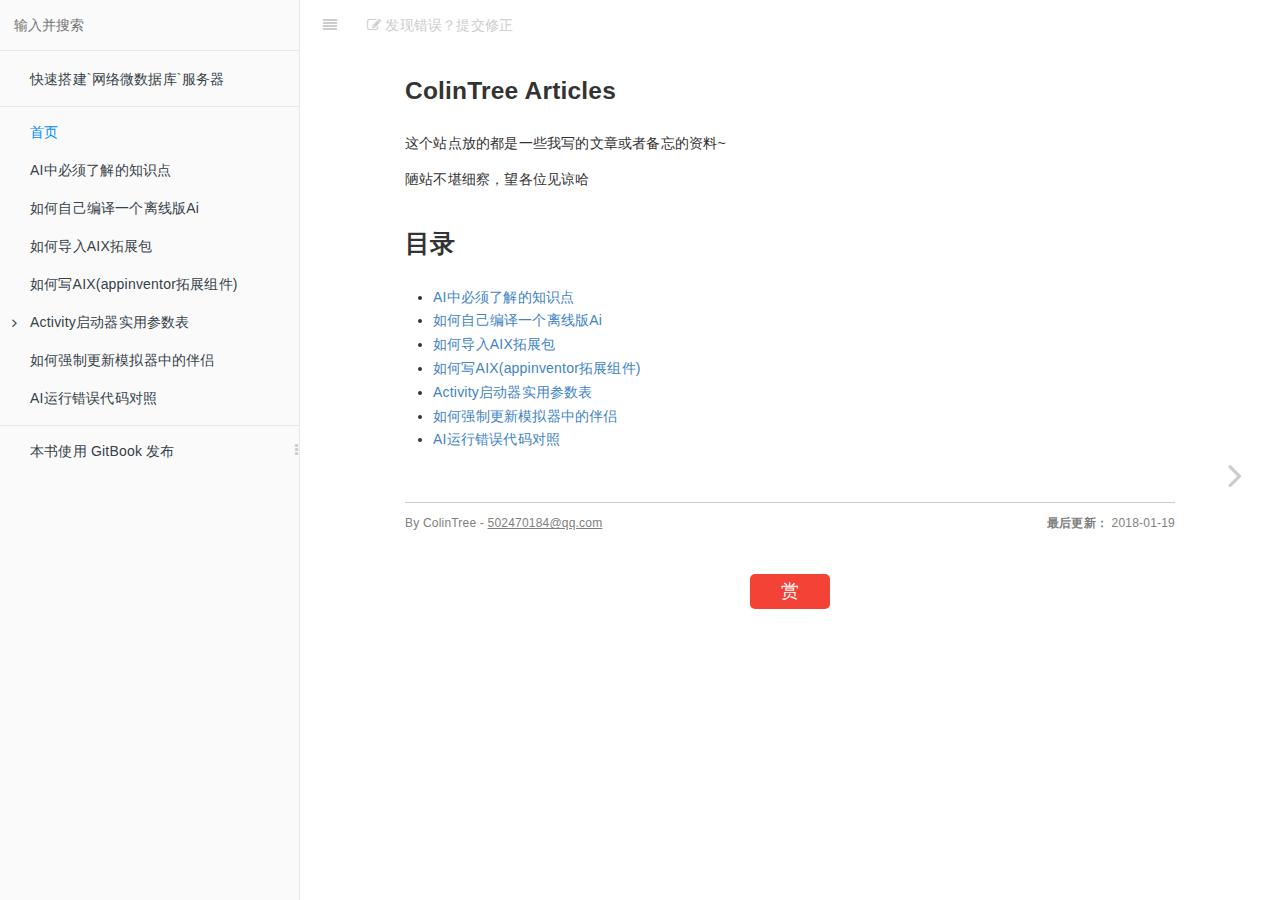
==== index.html @ 3a2e213f "合并 重命名项目 到 MustKnow" ====
<!DOCTYPE HTML>
<html lang="zh-hans" >
    <head>
        <meta charset="UTF-8">
        <meta content="text/html; charset=utf-8" http-equiv="Content-Type">
        <title>首页 · GitBook</title>
        <meta http-equiv="X-UA-Compatible" content="IE=edge" />
        <meta name="description" content="">
        <meta name="generator" content="GitBook 3.2.3">
        <meta name="author" content="Colintree <502470184@qq.com>">
        
        
    
    <link rel="stylesheet" href="gitbook/style.css">

    
            
                
                <link rel="stylesheet" href="gitbook/gitbook-plugin-search-pro/search.css">
                
            
                
                <link rel="stylesheet" href="gitbook/gitbook-plugin-page-footer-ex/style/plugin.css">
                
            
                
                <link rel="stylesheet" href="gitbook/gitbook-plugin-expandable-chapters-small/expandable-chapters-small.css">
                
            
                
                <link rel="stylesheet" href="gitbook/gitbook-plugin-splitter/splitter.css">
                
            
                
                <link rel="stylesheet" href="gitbook/gitbook-plugin-donate/plugin.css">
                
            
                
                <link rel="stylesheet" href="gitbook/gitbook-plugin-anchors/plugin.css">
                
            
                
                <link rel="stylesheet" href="gitbook/gitbook-plugin-anchor-navigation-ex/style/plugin.css">
                
            
                
                <link rel="stylesheet" href="gitbook/gitbook-plugin-highlight/website.css">
                
            
        

    

    
        
    
        
    
        
    
        
    
        
    
        
    

        
    
    
    <meta name="HandheldFriendly" content="true"/>
    <meta name="viewport" content="width=device-width, initial-scale=1, user-scalable=no">
    <meta name="apple-mobile-web-app-capable" content="yes">
    <meta name="apple-mobile-web-app-status-bar-style" content="black">
    <link rel="apple-touch-icon-precomposed" sizes="152x152" href="gitbook/images/apple-touch-icon-precomposed-152.png">
    <link rel="shortcut icon" href="gitbook/images/favicon.ico" type="image/x-icon">

    
    <link rel="next" href="MustKnow/" />
    
    

    </head>
    <body>
        
<div class="book">
    <div class="book-summary">
        
            
<div id="book-search-input" role="search">
    <input type="text" placeholder="输入并搜索" />
</div>

            
                <nav role="navigation">
                


<ul class="summary">
    
    
    
        
        <li>
            <a href="http://tsp.colintree.cn" target="_blank" class="custom-link">快速搭建`网络微数据库`服务器</a>
        </li>
    
    

    
    <li class="divider"></li>
    

    
        
        
    
        <li class="chapter active" data-level="1.1" data-path="./">
            
                <a href="./">
            
                    
                    首页
            
                </a>
            

            
        </li>
    
        <li class="chapter " data-level="1.2" data-path="MustKnow/">
            
                <a href="MustKnow/">
            
                    
                    AI中必须了解的知识点
            
                </a>
            

            
        </li>
    
        <li class="chapter " data-level="1.3" data-path="BuildLocal/">
            
                <a href="BuildLocal/">
            
                    
                    如何自己编译一个离线版Ai
            
                </a>
            

            
        </li>
    
        <li class="chapter " data-level="1.4" data-path="ImportAIX/">
            
                <a href="ImportAIX/">
            
                    
                    如何导入AIX拓展包
            
                </a>
            

            
        </li>
    
        <li class="chapter " data-level="1.5" data-path="CreateAIX/">
            
                <a href="CreateAIX/">
            
                    
                    如何写AIX(appinventor拓展组件)
            
                </a>
            

            
        </li>
    
        <li class="chapter " data-level="1.6" data-path="ActivityStarter/">
            
                <a href="ActivityStarter/">
            
                    
                    Activity启动器实用参数表
            
                </a>
            

            
            <ul class="articles">
                
    
        <li class="chapter " data-level="1.6.1" data-path="ActivityStarter/README.en.html">
            
                <a href="ActivityStarter/README.en.html">
            
                    
                    未翻译完整版
            
                </a>
            

            
        </li>
    

            </ul>
            
        </li>
    
        <li class="chapter " data-level="1.7" data-path="ForceUpdateCompanion/">
            
                <a href="ForceUpdateCompanion/">
            
                    
                    如何强制更新模拟器中的伴侣
            
                </a>
            

            
        </li>
    
        <li class="chapter " data-level="1.8" data-path="ErrorCode/">
            
                <a href="ErrorCode/">
            
                    
                    AI运行错误代码对照
            
                </a>
            

            
        </li>
    

    

    <li class="divider"></li>

    <li>
        <a href="https://www.gitbook.com" target="blank" class="gitbook-link">
            本书使用 GitBook 发布
        </a>
    </li>
</ul>


                </nav>
            
        
    </div>

    <div class="book-body">
        
            <div class="body-inner">
                
                    

<div class="book-header" role="navigation">
    

    <!-- Title -->
    <h1>
        <i class="fa fa-circle-o-notch fa-spin"></i>
        <a href="." >首页</a>
    </h1>
</div>




                    <div class="page-wrapper" tabindex="-1" role="main">
                        <div class="page-inner">
                            
<div id="book-search-results">
    <div class="search-noresults">
    
                                <section class="normal markdown-section">
                                
                                <h2 id="colintree-articles"><a name="colintree-articles" class="anchor-navigation-ex-anchor" href="#colintree-articles"><i class="fa fa-link" aria-hidden="true"></i></a><a name="colintree-articles" class="plugin-anchor" href="#colintree-articles"><i class="fa fa-link" aria-hidden="true"></i></a>ColinTree Articles</h2>
<p>&#x8FD9;&#x4E2A;&#x7AD9;&#x70B9;&#x653E;&#x7684;&#x90FD;&#x662F;&#x4E00;&#x4E9B;&#x6211;&#x5199;&#x7684;&#x6587;&#x7AE0;&#x6216;&#x8005;&#x5907;&#x5FD8;&#x7684;&#x8D44;&#x6599;~</p>
<p>&#x964B;&#x7AD9;&#x4E0D;&#x582A;&#x7EC6;&#x5BDF;&#xFF0C;&#x671B;&#x5404;&#x4F4D;&#x89C1;&#x8C05;&#x54C8;</p>
<h2 id="&#x76EE;&#x5F55;"><a name="&#x76EE;&#x5F55;" class="anchor-navigation-ex-anchor" href="#&#x76EE;&#x5F55;"><i class="fa fa-link" aria-hidden="true"></i></a><a name="&#x76EE;&#x5F55;" class="plugin-anchor" href="#&#x76EE;&#x5F55;"><i class="fa fa-link" aria-hidden="true"></i></a>&#x76EE;&#x5F55;</h2>
<ul>
<li><a href="MustKnow/">AI&#x4E2D;&#x5FC5;&#x987B;&#x4E86;&#x89E3;&#x7684;&#x77E5;&#x8BC6;&#x70B9;</a></li>
<li><a href="BuildLocal/">&#x5982;&#x4F55;&#x81EA;&#x5DF1;&#x7F16;&#x8BD1;&#x4E00;&#x4E2A;&#x79BB;&#x7EBF;&#x7248;Ai</a></li>
<li><a href="ImportAIX/">&#x5982;&#x4F55;&#x5BFC;&#x5165;AIX&#x62D3;&#x5C55;&#x5305;</a></li>
<li><a href="CreateAIX/">&#x5982;&#x4F55;&#x5199;AIX(appinventor&#x62D3;&#x5C55;&#x7EC4;&#x4EF6;)</a></li>
<li><a href="ActivityStarter/">Activity&#x542F;&#x52A8;&#x5668;&#x5B9E;&#x7528;&#x53C2;&#x6570;&#x8868;</a></li>
<li><a href="ForceUpdateCompanion/">&#x5982;&#x4F55;&#x5F3A;&#x5236;&#x66F4;&#x65B0;&#x6A21;&#x62DF;&#x5668;&#x4E2D;&#x7684;&#x4F34;&#x4FA3;</a></li>
<li><a href="ErrorCode/">AI&#x8FD0;&#x884C;&#x9519;&#x8BEF;&#x4EE3;&#x7801;&#x5BF9;&#x7167;</a></li>
</ul>
<footer class="page-footer-ex"> <span class="page-footer-ex-copyright"> By ColinTree - <a href="mailto://502470184@qq.com" target="_blank">502470184@qq.com</a> </span> &#xA0;&#xA0;&#xA0;&#xA0;&#xA0;&#xA0;&#xA0;&#xA0;&#xA0;&#xA0; <span class="page-footer-ex-footer-update"> <strong>&#x6700;&#x540E;&#x66F4;&#x65B0;&#xFF1A;</strong>  2018-01-19 </span> </footer>
                                
                                </section>
                            
    </div>
    <div class="search-results">
        <div class="has-results">
            
            <h1 class="search-results-title"><span class='search-results-count'></span> results matching "<span class='search-query'></span>"</h1>
            <ul class="search-results-list"></ul>
            
        </div>
        <div class="no-results">
            
            <h1 class="search-results-title">No results matching "<span class='search-query'></span>"</h1>
            
        </div>
    </div>
</div>

                        </div>
                    </div>
                
            </div>

            
                
                
                <a href="MustKnow/" class="navigation navigation-next navigation-unique" aria-label="Next page: AI中必须了解的知识点">
                    <i class="fa fa-angle-right"></i>
                </a>
                
            
        
    </div>

    <script>
        var gitbook = gitbook || [];
        gitbook.push(function() {
            gitbook.page.hasChanged({"page":{"title":"首页","level":"1.1","depth":1,"next":{"title":"AI中必须了解的知识点","level":"1.2","depth":1,"path":"MustKnow/README.md","ref":"MustKnow/README.md","articles":[]},"dir":"ltr"},"config":{"plugins":["-sharing","-livereload","-fontsettings","-search","-lunr","search-pro","sitemap2","page-footer-ex","expandable-chapters-small","splitter","donate","anchors","anchor-navigation-ex","edit-link"],"styles":{"website":"styles/website.css","pdf":"styles/pdf.css","epub":"styles/epub.css","mobi":"styles/mobi.css","ebook":"styles/ebook.css","print":"styles/print.css"},"pluginsConfig":{"page-footer-ex":{"copyright":"By ColinTree - [502470184@qq.com](mailto://502470184@qq.com)","markdown":true,"update_format":"YYYY-MM-DD","update_label":"**最后更新：** "},"splitter":{},"search-pro":{},"donate":{"title":"","button":"赏","wechat":"/wechat.png","alipay":"/alipay.png","wechatText":"微信打赏","alipayText":"支付宝打赏"},"highlight":{},"anchor-navigation-ex":{"showLevel":false,"associatedWithSummary":true,"mode":"float","printLog":false,"multipleH1":false,"float":{"showLevelIcon":false,"level1Icon":"","level2Icon":"","level3Icon":""},"pageTop":{"showLevelIcon":false,"level1Icon":"","level2Icon":"","level3Icon":""}},"expandable-chapters-small":{},"edit-link":{"label":"发现错误？提交修正","base":"https://github.com/ColinTree/articles_colintree_cn/edit/master"},"sitemap2":{"hostname":"http://articles.colintree.cn/"},"theme-default":{"styles":{"website":"styles/website.css","pdf":"styles/pdf.css","epub":"styles/epub.css","mobi":"styles/mobi.css","ebook":"styles/ebook.css","print":"styles/print.css"},"showLevel":false},"anchors":{}},"theme":"default","author":"Colintree <502470184@qq.com>","pdf":{"pageNumbers":true,"fontSize":12,"fontFamily":"Arial","paperSize":"a4","chapterMark":"pagebreak","pageBreaksBefore":"/","margin":{"right":62,"left":62,"top":56,"bottom":56}},"structure":{"langs":"LANGS.md","readme":"README.md","glossary":"GLOSSARY.md","summary":"SUMMARY.md"},"variables":{},"language":"zh-hans","links":{"sidebar":{"快速搭建`网络微数据库`服务器":"http://tsp.colintree.cn"}},"gitbook":"*","description":"ColinTree的部分公开文章"},"file":{"path":"README.md","mtime":"2018-01-19T14:28:39.959Z","type":"markdown"},"gitbook":{"version":"3.2.3","time":"2018-01-19T14:38:39.672Z"},"basePath":".","book":{"language":""}});
        });
    </script>
</div>

        
    <script src="gitbook/gitbook.js"></script>
    <script src="gitbook/theme.js"></script>
    
        
        <script src="gitbook/gitbook-plugin-search-pro/jquery.mark.min.js"></script>
        
    
        
        <script src="gitbook/gitbook-plugin-search-pro/search.js"></script>
        
    
        
        <script src="gitbook/gitbook-plugin-expandable-chapters-small/expandable-chapters-small.js"></script>
        
    
        
        <script src="gitbook/gitbook-plugin-splitter/splitter.js"></script>
        
    
        
        <script src="gitbook/gitbook-plugin-donate/plugin.js"></script>
        
    
        
        <script src="gitbook/gitbook-plugin-edit-link/plugin.js"></script>
        
    

    </body>
</html>
---- gitbook/gitbook-plugin-search-pro/search.css ----
/*
    This CSS only styled the search results section, not the search input
    It defines the basic interraction to hide content when displaying results, etc
*/
#book-search-input {
  background: inherit;
}
#book-search-results .search-results {
  display: none;
}
#book-search-results .search-results ul.search-results-list {
  list-style-type: none;
  padding-left: 0;
}
#book-search-results .search-results ul.search-results-list li {
  margin-bottom: 1.5rem;
  padding-bottom: 0.5rem;
  /* Highlight results */
}
#book-search-results .search-results ul.search-results-list li p em {
  background-color: rgba(255, 220, 0, 0.4);
  font-style: normal;
}
#book-search-results .search-results .no-results {
  display: none;
}
#book-search-results.open .search-results {
  display: block;
}
#book-search-results.open .search-noresults {
  display: none;
}
#book-search-results.no-results .search-results .has-results {
  display: none;
}
#book-search-results.no-results .search-results .no-results {
  display: block;
}
#book-search-results span.search-highlight-keyword {
  background: #ff0;
}
---- gitbook/gitbook-plugin-page-footer-ex/style/plugin.css ----
.page-footer-ex {
    margin-top: 50px;
    border-top: 1px solid #ccc;
    overflow: hidden;
    padding: 10px 0;
    font-size: 12px;
    color: #808080;
}
.page-footer-ex-copyright {
    display: inline-block;
}
.page-footer-ex a {
    color: #808080 !important;
    text-decoration: underline !important;
}
.page-footer-ex-footer-update {
    float: right;
    display: inline-block;
}
---- gitbook/gitbook-plugin-expandable-chapters-small/expandable-chapters-small.css ----
.book .book-summary .chapter > .articles {
	overflow: hidden;
	max-height: 0px;
}

.book .book-summary .chapter.expanded > .articles {
	max-height: 9999px;
}

.book .book-summary .exc-trigger {
	position: absolute;
  	left: 12px;
  	top: 12px;
}

.book .book-summary ul.summary li a,
.book .book-summary ul.summary li span {
	padding-left: 30px;
}

.book .book-summary .exc-trigger:before {
  	content: "\f105";
}

.book .book-summary .expanded > a .exc-trigger:before,
.book .book-summary .expanded > span .exc-trigger:before {
	content: "\f107";
}
---- gitbook/gitbook-plugin-splitter/splitter.css ----
.divider-content-summary {
    position: absolute;
    top: 0;
    right: 0;
    height: 100%;
    width: 5px;
	display: table;
	cursor: col-resize;
    color: #ccc;
    -webkit-transition: color 350ms ease;
    -moz-transition: color 350ms ease;
    -o-transition: color 350ms ease;
    transition: color 350ms ease
}
.divider-content-summary:hover {
    color: #444;
}
    .divider-content-summary__icon {
        display: table-cell;
        vertical-align: middle;
        text-align: center;
    }
---- gitbook/gitbook-plugin-donate/plugin.css ----
.gitbook-donate {
  padding: 10px 0; margin: 20px auto; width: 90%; text-align: center;
}

#rewardButton {
  cursor: pointer;
  border: 0;
  outline: 0;
  border-radius: 100%;
  padding: 0;
  margin: 0;
  letter-spacing: normal;
  text-transform: none;
  text-indent: 0px;
  text-shadow: none;
}
#rewardButton span {
  display: inline-block;
  width: 80px;
  height: 35px;
  line-height: 35px;
  border-radius: 5px;
  color: #fff;
  font-weight: 400;
  font-style: normal;
  font-variant: normal;
  font-stretch: normal;
  font-size: 18px;
  font-family: "Microsoft Yahei";
  background: #f44336;
}
#rewardButton span:hover {
  background: #f7877f;
}
#QR {
  padding-top: 20px;
}
#QR a {
  border: 0;
}
#QR img {
  width: 180px;
  max-width: 100%;
  display: inline-block;
  margin: 0.8em 2em 0 2em;
}
@-moz-keyframes roll {
  from {
    -webkit-transform: rotateZ(30deg);
    -moz-transform: rotateZ(30deg);
    -ms-transform: rotateZ(30deg);
    -o-transform: rotateZ(30deg);
    transform: rotateZ(30deg);
  }
  to {
    -webkit-transform: rotateZ(-30deg);
    -moz-transform: rotateZ(-30deg);
    -ms-transform: rotateZ(-30deg);
    -o-transform: rotateZ(-30deg);
    transform: rotateZ(-30deg);
  }
}
@-webkit-keyframes roll {
  from {
    -webkit-transform: rotateZ(30deg);
    -moz-transform: rotateZ(30deg);
    -ms-transform: rotateZ(30deg);
    -o-transform: rotateZ(30deg);
    transform: rotateZ(30deg);
  }
  to {
    -webkit-transform: rotateZ(-30deg);
    -moz-transform: rotateZ(-30deg);
    -ms-transform: rotateZ(-30deg);
    -o-transform: rotateZ(-30deg);
    transform: rotateZ(-30deg);
  }
}
@-o-keyframes roll {
  from {
    -webkit-transform: rotateZ(30deg);
    -moz-transform: rotateZ(30deg);
    -ms-transform: rotateZ(30deg);
    -o-transform: rotateZ(30deg);
    transform: rotateZ(30deg);
  }
  to {
    -webkit-transform: rotateZ(-30deg);
    -moz-transform: rotateZ(-30deg);
    -ms-transform: rotateZ(-30deg);
    -o-transform: rotateZ(-30deg);
    transform: rotateZ(-30deg);
  }
}
@keyframes roll {
  from {
    -webkit-transform: rotateZ(30deg);
    -moz-transform: rotateZ(30deg);
    -ms-transform: rotateZ(30deg);
    -o-transform: rotateZ(30deg);
    transform: rotateZ(30deg);
  }
  to {
    -webkit-transform: rotateZ(-30deg);
    -moz-transform: rotateZ(-30deg);
    -ms-transform: rotateZ(-30deg);
    -o-transform: rotateZ(-30deg);
    transform: rotateZ(-30deg);
  }
}
---- gitbook/gitbook-plugin-anchors/plugin.css ----
a.plugin-anchor {
    color: inherit !important;
    display: none;
    margin-left: -30px;
    padding-left: 40px;
    cursor: pointer;
    position: absolute;
    top: 0;
    left: 0;
    bottom: 0;
}

a.plugin-anchor i {
    margin-left: -30px;
    font-size: 15px !important;
}

h1, h2, h3, h4, h5, h6 {
    position: relative;
}

h1:hover a.plugin-anchor, h2:hover a.plugin-anchor, h3:hover a.plugin-anchor,
h4:hover a.plugin-anchor, h5:hover a.plugin-anchor, h6:hover a.plugin-anchor {
    display: inline-block;
}

.book .book-body .page-wrapper .page-inner section.normal {
    overflow: visible;
}
---- gitbook/gitbook-plugin-anchor-navigation-ex/style/plugin.css ----
/** 浮动导航 */
#anchor-navigation-ex-navbar {
    background-color: #fafafa;
    border: 1px solid rgba(0, 0, 0, .07);
    border-radius: 1px;
    -webkit-box-shadow: 0 6px 12px rgba(0, 0, 0, .175);
    box-shadow: 0 6px 12px rgba(0, 0, 0, .175);
    background-clip: padding-box;
    padding: 5px 10px;
    position: fixed;
    /*background-color: rgba(255,255,255,0.98);*/
    right: 50px;
    top: 68px;
    font-size: 12px;
    white-space: nowrap;
    z-index: 999;
    cursor: pointer;
    text-align: right;
    max-height: 70%;
    overflow-y: auto;
    overflow-x: hidden;
}

#anchor-navigation-ex-navbar ul {
    display: none;
    text-align: left;
    padding-right: 10px;
    padding-left: 10px;
    list-style-type: none;
}

#anchor-navigation-ex-navbar:hover ul {
    display: block;
}

#anchor-navigation-ex-navbar ul li a {
    text-decoration: none;
    border-bottom: none;
    font-size: 14px;
    color: #364149;
    background: 0 0;
    text-overflow: ellipsis;
    overflow: hidden;
    white-space: nowrap;
    position: relative;
}

#anchor-navigation-ex-navbar ul li a:hover {
    text-decoration: underline;
}

#anchor-navigation-ex-navbar ul li .title-icon {
    padding-right: 4px;
}

/*对应官网皮肤主题颜色*/
.book.color-theme-1 #anchor-navigation-ex-navbar {
    background-color: #111111;
    border-color: #7e888b;
    color: #afa790;
}

.book.color-theme-1 #anchor-navigation-ex-navbar ul li a {
    color: #877f6a;
}

.book.color-theme-2 #anchor-navigation-ex-navbar {
    background-color: #2d3143;
    border-color: #272a3a;
    color: #bcc1d2;
}

.book.color-theme-2 #anchor-navigation-ex-navbar ul li a {
    color: #c1c6d7;
}

/* 返回顶部 */
#anchorNavigationExGoTop {
    position: fixed;
    right: 50px;
    bottom: 68px;
    background-color: #fafafa;
    border: 1px solid rgba(0, 0, 0, .07);
    border-radius: 1px;
    -webkit-box-shadow: 0 6px 12px rgba(0, 0, 0, .175);
    box-shadow: 0 6px 12px rgba(0, 0, 0, .175);
    background-clip: padding-box;
    z-index: 999;
    cursor: pointer;
    font-size: 12px;
    padding: 5px 10px;
    color: #364149;
}
/*对应官网皮肤主题颜色*/
.book.color-theme-1 #anchorNavigationExGoTop {
    background-color: #111111;
    border-color: #7e888b;
    color: #afa790;
}

.book.color-theme-2 #anchorNavigationExGoTop {
    background-color: #2d3143;
    border-color: #272a3a;
    color: #bcc1d2;
}

a.anchor-navigation-ex-anchor {
    color: inherit !important;
    display: none;
    margin-left: -30px;
    padding-left: 40px;
    cursor: pointer;
    position: absolute;
    top: 0;
    left: 0;
    bottom: 0;
}

a.anchor-navigation-ex-anchor i {
    margin-left: -30px;
    /*color: #000;*/
    vertical-align: middle;
    font-size: 16px !important;
}

h1, h2, h3, h4, h5, h6 {
    position: relative;
}

h1:hover a.anchor-navigation-ex-anchor, h2:hover a.anchor-navigation-ex-anchor, h3:hover a.anchor-navigation-ex-anchor,
h4:hover a.anchor-navigation-ex-anchor, h5:hover a.anchor-navigation-ex-anchor, h6:hover a.anchor-navigation-ex-anchor {
    display: inline-block;
}

.book .book-body .page-wrapper .page-inner section.normal {
    overflow: visible;
}

/* 页面内顶部固定导航  */
#anchor-navigation-ex-pagetop-navbar{
    border: 1px solid rgba(0, 0, 0, .07);
    border-radius: 1px;
    background-clip: padding-box;
    padding: 5px 10px;
    background-color: #fafafa;
    font-size: 12px;
}

#anchor-navigation-ex-pagetop-navbar ul {
    text-align: left;
    padding-right: 10px;
    padding-left: 10px;
    list-style-type: none;
}

#anchor-navigation-ex-pagetop-navbar:hover ul {
    display: block;
}

#anchor-navigation-ex-pagetop-navbar ul li a {
    text-decoration: none;
    border-bottom: none;
    font-size: 14px;
    color: #364149;
    background: 0 0;
    text-overflow: ellipsis;
    overflow: hidden;
    white-space: nowrap;
    position: relative;
}

#anchor-navigation-ex-pagetop-navbar ul li a:hover {
    text-decoration: underline;
}

#anchor-navigation-ex-pagetop-navbar ul li .title-icon {
    padding-right: 4px;
}

/*对应官网皮肤主题颜色*/
.book.color-theme-1 #anchor-navigation-ex-pagetop-navbar {
    background-color: #111111;
    border-color: #7e888b;
    color: #afa790;
}

.book.color-theme-1 #anchor-navigation-ex-pagetop-navbar ul li a {
    color: #877f6a;
}

.book.color-theme-2 #anchor-navigation-ex-pagetop-navbar {
    background-color: #2d3143;
    border-color: #272a3a;
    color: #bcc1d2;
}

.book.color-theme-2 #anchor-navigation-ex-pagetop-navbar ul li a {
    color: #c1c6d7;
}
---- gitbook/gitbook-plugin-highlight/website.css ----
.book .book-body .page-wrapper .page-inner section.normal pre,
.book .book-body .page-wrapper .page-inner section.normal code {
  /* http://jmblog.github.com/color-themes-for-google-code-highlightjs */
  /* Tomorrow Comment */
  /* Tomorrow Red */
  /* Tomorrow Orange */
  /* Tomorrow Yellow */
  /* Tomorrow Green */
  /* Tomorrow Aqua */
  /* Tomorrow Blue */
  /* Tomorrow Purple */
}
.book .book-body .page-wrapper .page-inner section.normal pre .hljs-comment,
.book .book-body .page-wrapper .page-inner section.normal code .hljs-comment,
.book .book-body .page-wrapper .page-inner section.normal pre .hljs-title,
.book .book-body .page-wrapper .page-inner section.normal code .hljs-title {
  color: #8e908c;
}
.book .book-body .page-wrapper .page-inner section.normal pre .hljs-variable,
.book .book-body .page-wrapper .page-inner section.normal code .hljs-variable,
.book .book-body .page-wrapper .page-inner section.normal pre .hljs-attribute,
.book .book-body .page-wrapper .page-inner section.normal code .hljs-attribute,
.book .book-body .page-wrapper .page-inner section.normal pre .hljs-tag,
.book .book-body .page-wrapper .page-inner section.normal code .hljs-tag,
.book .book-body .page-wrapper .page-inner section.normal pre .hljs-regexp,
.book .book-body .page-wrapper .page-inner section.normal code .hljs-regexp,
.book .book-body .page-wrapper .page-inner section.normal pre .hljs-deletion,
.book .book-body .page-wrapper .page-inner section.normal code .hljs-deletion,
.book .book-body .page-wrapper .page-inner section.normal pre .ruby .hljs-constant,
.book .book-body .page-wrapper .page-inner section.normal code .ruby .hljs-constant,
.book .book-body .page-wrapper .page-inner section.normal pre .xml .hljs-tag .hljs-title,
.book .book-body .page-wrapper .page-inner section.normal code .xml .hljs-tag .hljs-title,
.book .book-body .page-wrapper .page-inner section.normal pre .xml .hljs-pi,
.book .book-body .page-wrapper .page-inner section.normal code .xml .hljs-pi,
.book .book-body .page-wrapper .page-inner section.normal pre .xml .hljs-doctype,
.book .book-body .page-wrapper .page-inner section.normal code .xml .hljs-doctype,
.book .book-body .page-wrapper .page-inner section.normal pre .html .hljs-doctype,
.book .book-body .page-wrapper .page-inner section.normal code .html .hljs-doctype,
.book .book-body .page-wrapper .page-inner section.normal pre .css .hljs-id,
.book .book-body .page-wrapper .page-inner section.normal code .css .hljs-id,
.book .book-body .page-wrapper .page-inner section.normal pre .css .hljs-class,
.book .book-body .page-wrapper .page-inner section.normal code .css .hljs-class,
.book .book-body .page-wrapper .page-inner section.normal pre .css .hljs-pseudo,
.book .book-body .page-wrapper .page-inner section.normal code .css .hljs-pseudo {
  color: #c82829;
}
.book .book-body .page-wrapper .page-inner section.normal pre .hljs-number,
.book .book-body .page-wrapper .page-inner section.normal code .hljs-number,
.book .book-body .page-wrapper .page-inner section.normal pre .hljs-preprocessor,
.book .book-body .page-wrapper .page-inner section.normal code .hljs-preprocessor,
.book .book-body .page-wrapper .page-inner section.normal pre .hljs-pragma,
.book .book-body .page-wrapper .page-inner section.normal code .hljs-pragma,
.book .book-body .page-wrapper .page-inner section.normal pre .hljs-built_in,
.book .book-body .page-wrapper .page-inner section.normal code .hljs-built_in,
.book .book-body .page-wrapper .page-inner section.normal pre .hljs-literal,
.book .book-body .page-wrapper .page-inner section.normal code .hljs-literal,
.book .book-body .page-wrapper .page-inner section.normal pre .hljs-params,
.book .book-body .page-wrapper .page-inner section.normal code .hljs-params,
.book .book-body .page-wrapper .page-inner section.normal pre .hljs-constant,
.book .book-body .page-wrapper .page-inner section.normal code .hljs-constant {
  color: #f5871f;
}
.book .book-body .page-wrapper .page-inner section.normal pre .ruby .hljs-class .hljs-title,
.book .book-body .page-wrapper .page-inner section.normal code .ruby .hljs-class .hljs-title,
.book .book-body .page-wrapper .page-inner section.normal pre .css .hljs-rules .hljs-attribute,
.book .book-body .page-wrapper .page-inner section.normal code .css .hljs-rules .hljs-attribute {
  color: #eab700;
}
.book .book-body .page-wrapper .page-inner section.normal pre .hljs-string,
.book .book-body .page-wrapper .page-inner section.normal code .hljs-string,
.book .book-body .page-wrapper .page-inner section.normal pre .hljs-value,
.book .book-body .page-wrapper .page-inner section.normal code .hljs-value,
.book .book-body .page-wrapper .page-inner section.normal pre .hljs-inheritance,
.book .book-body .page-wrapper .page-inner section.normal code .hljs-inheritance,
.book .book-body .page-wrapper .page-inner section.normal pre .hljs-header,
.book .book-body .page-wrapper .page-inner section.normal code .hljs-header,
.book .book-body .page-wrapper .page-inner section.normal pre .hljs-addition,
.book .book-body .page-wrapper .page-inner section.normal code .hljs-addition,
.book .book-body .page-wrapper .page-inner section.normal pre .ruby .hljs-symbol,
.book .book-body .page-wrapper .page-inner section.normal code .ruby .hljs-symbol,
.book .book-body .page-wrapper .page-inner section.normal pre .xml .hljs-cdata,
.book .book-body .page-wrapper .page-inner section.normal code .xml .hljs-cdata {
  color: #718c00;
}
.book .book-body .page-wrapper .page-inner section.normal pre .css .hljs-hexcolor,
.book .book-body .page-wrapper .page-inner section.normal code .css .hljs-hexcolor {
  color: #3e999f;
}
.book .book-body .page-wrapper .page-inner section.normal pre .hljs-function,
.book .book-body .page-wrapper .page-inner section.normal code .hljs-function,
.book .book-body .page-wrapper .page-inner section.normal pre .python .hljs-decorator,
.book .book-body .page-wrapper .page-inner section.normal code .python .hljs-decorator,
.book .book-body .page-wrapper .page-inner section.normal pre .python .hljs-title,
.book .book-body .page-wrapper .page-inner section.normal code .python .hljs-title,
.book .book-body .page-wrapper .page-inner section.normal pre .ruby .hljs-function .hljs-title,
.book .book-body .page-wrapper .page-inner section.normal code .ruby .hljs-function .hljs-title,
.book .book-body .page-wrapper .page-inner section.normal pre .ruby .hljs-title .hljs-keyword,
.book .book-body .page-wrapper .page-inner section.normal code .ruby .hljs-title .hljs-keyword,
.book .book-body .page-wrapper .page-inner section.normal pre .perl .hljs-sub,
.book .book-body .page-wrapper .page-inner section.normal code .perl .hljs-sub,
.book .book-body .page-wrapper .page-inner section.normal pre .javascript .hljs-title,
.book .book-body .page-wrapper .page-inner section.normal code .javascript .hljs-title,
.book .book-body .page-wrapper .page-inner section.normal pre .coffeescript .hljs-title,
.book .book-body .page-wrapper .page-inner section.normal code .coffeescript .hljs-title {
  color: #4271ae;
}
.book .book-body .page-wrapper .page-inner section.normal pre .hljs-keyword,
.book .book-body .page-wrapper .page-inner section.normal code .hljs-keyword,
.book .book-body .page-wrapper .page-inner section.normal pre .javascript .hljs-function,
.book .book-body .page-wrapper .page-inner section.normal code .javascript .hljs-function {
  color: #8959a8;
}
.book .book-body .page-wrapper .page-inner section.normal pre .hljs,
.book .book-body .page-wrapper .page-inner section.normal code .hljs {
  display: block;
  background: white;
  color: #4d4d4c;
  padding: 0.5em;
}
.book .book-body .page-wrapper .page-inner section.normal pre .coffeescript .javascript,
.book .book-body .page-wrapper .page-inner section.normal code .coffeescript .javascript,
.book .book-body .page-wrapper .page-inner section.normal pre .javascript .xml,
.book .book-body .page-wrapper .page-inner section.normal code .javascript .xml,
.book .book-body .page-wrapper .page-inner section.normal pre .tex .hljs-formula,
.book .book-body .page-wrapper .page-inner section.normal code .tex .hljs-formula,
.book .book-body .page-wrapper .page-inner section.normal pre .xml .javascript,
.book .book-body .page-wrapper .page-inner section.normal code .xml .javascript,
.book .book-body .page-wrapper .page-inner section.normal pre .xml .vbscript,
.book .book-body .page-wrapper .page-inner section.normal code .xml .vbscript,
.book .book-body .page-wrapper .page-inner section.normal pre .xml .css,
.book .book-body .page-wrapper .page-inner section.normal code .xml .css,
.book .book-body .page-wrapper .page-inner section.normal pre .xml .hljs-cdata,
.book .book-body .page-wrapper .page-inner section.normal code .xml .hljs-cdata {
  opacity: 0.5;
}
.book.color-theme-1 .book-body .page-wrapper .page-inner section.normal pre,
.book.color-theme-1 .book-body .page-wrapper .page-inner section.normal code {
  /*

Orginal Style from ethanschoonover.com/solarized (c) Jeremy Hull <sourdrums@gmail.com>

*/
  /* Solarized Green */
  /* Solarized Cyan */
  /* Solarized Blue */
  /* Solarized Yellow */
  /* Solarized Orange */
  /* Solarized Red */
  /* Solarized Violet */
}
.book.color-theme-1 .book-body .page-wrapper .page-inner section.normal pre .hljs,
.book.color-theme-1 .book-body .page-wrapper .page-inner section.normal code .hljs {
  display: block;
  padding: 0.5em;
  background: #fdf6e3;
  color: #657b83;
}
.book.color-theme-1 .book-body .page-wrapper .page-inner section.normal pre .hljs-comment,
.book.color-theme-1 .book-body .page-wrapper .page-inner section.normal code .hljs-comment,
.book.color-theme-1 .book-body .page-wrapper .page-inner section.normal pre .hljs-template_comment,
.book.color-theme-1 .book-body .page-wrapper .page-inner section.normal code .hljs-template_comment,
.book.color-theme-1 .book-body .page-wrapper .page-inner section.normal pre .diff .hljs-header,
.book.color-theme-1 .book-body .page-wrapper .page-inner section.normal code .diff .hljs-header,
.book.color-theme-1 .book-body .page-wrapper .page-inner section.normal pre .hljs-doctype,
.book.color-theme-1 .book-body .page-wrapper .page-inner section.normal code .hljs-doctype,
.book.color-theme-1 .book-body .page-wrapper .page-inner section.normal pre .hljs-pi,
.book.color-theme-1 .book-body .page-wrapper .page-inner section.normal code .hljs-pi,
.book.color-theme-1 .book-body .page-wrapper .page-inner section.normal pre .lisp .hljs-string,
.book.color-theme-1 .book-body .page-wrapper .page-inner section.normal code .lisp .hljs-string,
.book.color-theme-1 .book-body .page-wrapper .page-inner section.normal pre .hljs-javadoc,
.book.color-theme-1 .book-body .page-wrapper .page-inner section.normal code .hljs-javadoc {
  color: #93a1a1;
}
.book.color-theme-1 .book-body .page-wrapper .page-inner section.normal pre .hljs-keyword,
.book.color-theme-1 .book-body .page-wrapper .page-inner section.normal code .hljs-keyword,
.book.color-theme-1 .book-body .page-wrapper .page-inner section.normal pre .hljs-winutils,
.book.color-theme-1 .book-body .page-wrapper .page-inner section.normal code .hljs-winutils,
.book.color-theme-1 .book-body .page-wrapper .page-inner section.normal pre .method,
.book.color-theme-1 .book-body .page-wrapper .page-inner section.normal code .method,
.book.color-theme-1 .book-body .page-wrapper .page-inner section.normal pre .hljs-addition,
.book.color-theme-1 .book-body .page-wrapper .page-inner section.normal code .hljs-addition,
.book.color-theme-1 .book-body .page-wrapper .page-inner section.normal pre .css .hljs-tag,
.book.color-theme-1 .book-body .page-wrapper .page-inner section.normal code .css .hljs-tag,
.book.color-theme-1 .book-body .page-wrapper .page-inner section.normal pre .hljs-request,
.book.color-theme-1 .book-body .page-wrapper .page-inner section.normal code .hljs-request,
.book.color-theme-1 .book-body .page-wrapper .page-inner section.normal pre .hljs-status,
.book.color-theme-1 .book-body .page-wrapper .page-inner section.normal code .hljs-status,
.book.color-theme-1 .book-body .page-wrapper .page-inner section.normal pre .nginx .hljs-title,
.book.color-theme-1 .book-body .page-wrapper .page-inner section.normal code .nginx .hljs-title {
  color: #859900;
}
.book.color-theme-1 .book-body .page-wrapper .page-inner section.normal pre .hljs-number,
.book.color-theme-1 .book-body .page-wrapper .page-inner section.normal code .hljs-number,
.book.color-theme-1 .book-body .page-wrapper .page-inner section.normal pre .hljs-command,
.book.color-theme-1 .book-body .page-wrapper .page-inner section.normal code .hljs-command,
.book.color-theme-1 .book-body .page-wrapper .page-inner section.normal pre .hljs-string,
.book.color-theme-1 .book-body .page-wrapper .page-inner section.normal code .hljs-string,
.book.color-theme-1 .book-body .page-wrapper .page-inner section.normal pre .hljs-tag .hljs-value,
.book.color-theme-1 .book-body .page-wrapper .page-inner section.normal code .hljs-tag .hljs-value,
.book.color-theme-1 .book-body .page-wrapper .page-inner section.normal pre .hljs-rules .hljs-value,
.book.color-theme-1 .book-body .page-wrapper .page-inner section.normal code .hljs-rules .hljs-value,
.book.color-theme-1 .book-body .page-wrapper .page-inner section.normal pre .hljs-phpdoc,
.book.color-theme-1 .book-body .page-wrapper .page-inner section.normal code .hljs-phpdoc,
.book.color-theme-1 .book-body .page-wrapper .page-inner section.normal pre .tex .hljs-formula,
.book.color-theme-1 .book-body .page-wrapper .page-inner section.normal code .tex .hljs-formula,
.book.color-theme-1 .book-body .page-wrapper .page-inner section.normal pre .hljs-regexp,
.book.color-theme-1 .book-body .page-wrapper .page-inner section.normal code .hljs-regexp,
.book.color-theme-1 .book-body .page-wrapper .page-inner section.normal pre .hljs-hexcolor,
.book.color-theme-1 .book-body .page-wrapper .page-inner section.normal code .hljs-hexcolor,
.book.color-theme-1 .book-body .page-wrapper .page-inner section.normal pre .hljs-link_url,
.book.color-theme-1 .book-body .page-wrapper .page-inner section.normal code .hljs-link_url {
  color: #2aa198;
}
.book.color-theme-1 .book-body .page-wrapper .page-inner section.normal pre .hljs-title,
.book.color-theme-1 .book-body .page-wrapper .page-inner section.normal code .hljs-title,
.book.color-theme-1 .book-body .page-wrapper .page-inner section.normal pre .hljs-localvars,
.book.color-theme-1 .book-body .page-wrapper .page-inner section.normal code .hljs-localvars,
.book.color-theme-1 .book-body .page-wrapper .page-inner section.normal pre .hljs-chunk,
.book.color-theme-1 .book-body .page-wrapper .page-inner section.normal code .hljs-chunk,
.book.color-theme-1 .book-body .page-wrapper .page-inner section.normal pre .hljs-decorator,
.book.color-theme-1 .book-body .page-wrapper .page-inner section.normal code .hljs-decorator,
.book.color-theme-1 .book-body .page-wrapper .page-inner section.normal pre .hljs-built_in,
.book.color-theme-1 .book-body .page-wrapper .page-inner section.normal code .hljs-built_in,
.book.color-theme-1 .book-body .page-wrapper .page-inner section.normal pre .hljs-identifier,
.book.color-theme-1 .book-body .page-wrapper .page-inner section.normal code .hljs-identifier,
.book.color-theme-1 .book-body .page-wrapper .page-inner section.normal pre .vhdl .hljs-literal,
.book.color-theme-1 .book-body .page-wrapper .page-inner section.normal code .vhdl .hljs-literal,
.book.color-theme-1 .book-body .page-wrapper .page-inner section.normal pre .hljs-id,
.book.color-theme-1 .book-body .page-wrapper .page-inner section.normal code .hljs-id,
.book.color-theme-1 .book-body .page-wrapper .page-inner section.normal pre .css .hljs-function,
.book.color-theme-1 .book-body .page-wrapper .page-inner section.normal code .css .hljs-function {
  color: #268bd2;
}
.book.color-theme-1 .book-body .page-wrapper .page-inner section.normal pre .hljs-attribute,
.book.color-theme-1 .book-body .page-wrapper .page-inner section.normal code .hljs-attribute,
.book.color-theme-1 .book-body .page-wrapper .page-inner section.normal pre .hljs-variable,
.book.color-theme-1 .book-body .page-wrapper .page-inner section.normal code .hljs-variable,
.book.color-theme-1 .book-body .page-wrapper .page-inner section.normal pre .lisp .hljs-body,
.book.color-theme-1 .book-body .page-wrapper .page-inner section.normal code .lisp .hljs-body,
.book.color-theme-1 .book-body .page-wrapper .page-inner section.normal pre .smalltalk .hljs-number,
.book.color-theme-1 .book-body .page-wrapper .page-inner section.normal code .smalltalk .hljs-number,
.book.color-theme-1 .book-body .page-wrapper .page-inner section.normal pre .hljs-constant,
.book.color-theme-1 .book-body .page-wrapper .page-inner section.normal code .hljs-constant,
.book.color-theme-1 .book-body .page-wrapper .page-inner section.normal pre .hljs-class .hljs-title,
.book.color-theme-1 .book-body .page-wrapper .page-inner section.normal code .hljs-class .hljs-title,
.book.color-theme-1 .book-body .page-wrapper .page-inner section.normal pre .hljs-parent,
.book.color-theme-1 .book-body .page-wrapper .page-inner section.normal code .hljs-parent,
.book.color-theme-1 .book-body .page-wrapper .page-inner section.normal pre .haskell .hljs-type,
.book.color-theme-1 .book-body .page-wrapper .page-inner section.normal code .haskell .hljs-type,
.book.color-theme-1 .book-body .page-wrapper .page-inner section.normal pre .hljs-link_reference,
.book.color-theme-1 .book-body .page-wrapper .page-inner section.normal code .hljs-link_reference {
  color: #b58900;
}
.book.color-theme-1 .book-body .page-wrapper .page-inner section.normal pre .hljs-preprocessor,
.book.color-theme-1 .book-body .page-wrapper .page-inner section.normal code .hljs-preprocessor,
.book.color-theme-1 .book-body .page-wrapper .page-inner section.normal pre .hljs-preprocessor .hljs-keyword,
.book.color-theme-1 .book-body .page-wrapper .page-inner section.normal code .hljs-preprocessor .hljs-keyword,
.book.color-theme-1 .book-body .page-wrapper .page-inner section.normal pre .hljs-pragma,
.book.color-theme-1 .book-body .page-wrapper .page-inner section.normal code .hljs-pragma,
.book.color-theme-1 .book-body .page-wrapper .page-inner section.normal pre .hljs-shebang,
.book.color-theme-1 .book-body .page-wrapper .page-inner section.normal code .hljs-shebang,
.book.color-theme-1 .book-body .page-wrapper .page-inner section.normal pre .hljs-symbol,
.book.color-theme-1 .book-body .page-wrapper .page-inner section.normal code .hljs-symbol,
.book.color-theme-1 .book-body .page-wrapper .page-inner section.normal pre .hljs-symbol .hljs-string,
.book.color-theme-1 .book-body .page-wrapper .page-inner section.normal code .hljs-symbol .hljs-string,
.book.color-theme-1 .book-body .page-wrapper .page-inner section.normal pre .diff .hljs-change,
.book.color-theme-1 .book-body .page-wrapper .page-inner section.normal code .diff .hljs-change,
.book.color-theme-1 .book-body .page-wrapper .page-inner section.normal pre .hljs-special,
.book.color-theme-1 .book-body .page-wrapper .page-inner section.normal code .hljs-special,
.book.color-theme-1 .book-body .page-wrapper .page-inner section.normal pre .hljs-attr_selector,
.book.color-theme-1 .book-body .page-wrapper .page-inner section.normal code .hljs-attr_selector,
.book.color-theme-1 .book-body .page-wrapper .page-inner section.normal pre .hljs-subst,
.book.color-theme-1 .book-body .page-wrapper .page-inner section.normal code .hljs-subst,
.book.color-theme-1 .book-body .page-wrapper .page-inner section.normal pre .hljs-cdata,
.book.color-theme-1 .book-body .page-wrapper .page-inner section.normal code .hljs-cdata,
.book.color-theme-1 .book-body .page-wrapper .page-inner section.normal pre .clojure .hljs-title,
.book.color-theme-1 .book-body .page-wrapper .page-inner section.normal code .clojure .hljs-title,
.book.color-theme-1 .book-body .page-wrapper .page-inner section.normal pre .css .hljs-pseudo,
.book.color-theme-1 .book-body .page-wrapper .page-inner section.normal code .css .hljs-pseudo,
.book.color-theme-1 .book-body .page-wrapper .page-inner section.normal pre .hljs-header,
.book.color-theme-1 .book-body .page-wrapper .page-inner section.normal code .hljs-header {
  color: #cb4b16;
}
.book.color-theme-1 .book-body .page-wrapper .page-inner section.normal pre .hljs-deletion,
.book.color-theme-1 .book-body .page-wrapper .page-inner section.normal code .hljs-deletion,
.book.color-theme-1 .book-body .page-wrapper .page-inner section.normal pre .hljs-important,
.book.color-theme-1 .book-body .page-wrapper .page-inner section.normal code .hljs-important {
  color: #dc322f;
}
.book.color-theme-1 .book-body .page-wrapper .page-inner section.normal pre .hljs-link_label,
.book.color-theme-1 .book-body .page-wrapper .page-inner section.normal code .hljs-link_label {
  color: #6c71c4;
}
.book.color-theme-1 .book-body .page-wrapper .page-inner section.normal pre .tex .hljs-formula,
.book.color-theme-1 .book-body .page-wrapper .page-inner section.normal code .tex .hljs-formula {
  background: #eee8d5;
}
.book.color-theme-2 .book-body .page-wrapper .page-inner section.normal pre,
.book.color-theme-2 .book-body .page-wrapper .page-inner section.normal code {
  /* Tomorrow Night Bright Theme */
  /* Original theme - https://github.com/chriskempson/tomorrow-theme */
  /* http://jmblog.github.com/color-themes-for-google-code-highlightjs */
  /* Tomorrow Comment */
  /* Tomorrow Red */
  /* Tomorrow Orange */
  /* Tomorrow Yellow */
  /* Tomorrow Green */
  /* Tomorrow Aqua */
  /* Tomorrow Blue */
  /* Tomorrow Purple */
}
.book.color-theme-2 .book-body .page-wrapper .page-inner section.normal pre .hljs-comment,
.book.color-theme-2 .book-body .page-wrapper .page-inner section.normal code .hljs-comment,
.book.color-theme-2 .book-body .page-wrapper .page-inner section.normal pre .hljs-title,
.book.color-theme-2 .book-body .page-wrapper .page-inner section.normal code .hljs-title {
  color: #969896;
}
.book.color-theme-2 .book-body .page-wrapper .page-inner section.normal pre .hljs-variable,
.book.color-theme-2 .book-body .page-wrapper .page-inner section.normal code .hljs-variable,
.book.color-theme-2 .book-body .page-wrapper .page-inner section.normal pre .hljs-attribute,
.book.color-theme-2 .book-body .page-wrapper .page-inner section.normal code .hljs-attribute,
.book.color-theme-2 .book-body .page-wrapper .page-inner section.normal pre .hljs-tag,
.book.color-theme-2 .book-body .page-wrapper .page-inner section.normal code .hljs-tag,
.book.color-theme-2 .book-body .page-wrapper .page-inner section.normal pre .hljs-regexp,
.book.color-theme-2 .book-body .page-wrapper .page-inner section.normal code .hljs-regexp,
.book.color-theme-2 .book-body .page-wrapper .page-inner section.normal pre .hljs-deletion,
.book.color-theme-2 .book-body .page-wrapper .page-inner section.normal code .hljs-deletion,
.book.color-theme-2 .book-body .page-wrapper .page-inner section.normal pre .ruby .hljs-constant,
.book.color-theme-2 .book-body .page-wrapper .page-inner section.normal code .ruby .hljs-constant,
.book.color-theme-2 .book-body .page-wrapper .page-inner section.normal pre .xml .hljs-tag .hljs-title,
.book.color-theme-2 .book-body .page-wrapper .page-inner section.normal code .xml .hljs-tag .hljs-title,
.book.color-theme-2 .book-body .page-wrapper .page-inner section.normal pre .xml .hljs-pi,
.book.color-theme-2 .book-body .page-wrapper .page-inner section.normal code .xml .hljs-pi,
.book.color-theme-2 .book-body .page-wrapper .page-inner section.normal pre .xml .hljs-doctype,
.book.color-theme-2 .book-body .page-wrapper .page-inner section.normal code .xml .hljs-doctype,
.book.color-theme-2 .book-body .page-wrapper .page-inner section.normal pre .html .hljs-doctype,
.book.color-theme-2 .book-body .page-wrapper .page-inner section.normal code .html .hljs-doctype,
.book.color-theme-2 .book-body .page-wrapper .page-inner section.normal pre .css .hljs-id,
.book.color-theme-2 .book-body .page-wrapper .page-inner section.normal code .css .hljs-id,
.book.color-theme-2 .book-body .page-wrapper .page-inner section.normal pre .css .hljs-class,
.book.color-theme-2 .book-body .page-wrapper .page-inner section.normal code .css .hljs-class,
.book.color-theme-2 .book-body .page-wrapper .page-inner section.normal pre .css .hljs-pseudo,
.book.color-theme-2 .book-body .page-wrapper .page-inner section.normal code .css .hljs-pseudo {
  color: #d54e53;
}
.book.color-theme-2 .book-body .page-wrapper .page-inner section.normal pre .hljs-number,
.book.color-theme-2 .book-body .page-wrapper .page-inner section.normal code .hljs-number,
.book.color-theme-2 .book-body .page-wrapper .page-inner section.normal pre .hljs-preprocessor,
.book.color-theme-2 .book-body .page-wrapper .page-inner section.normal code .hljs-preprocessor,
.book.color-theme-2 .book-body .page-wrapper .page-inner section.normal pre .hljs-pragma,
.book.color-theme-2 .book-body .page-wrapper .page-inner section.normal code .hljs-pragma,
.book.color-theme-2 .book-body .page-wrapper .page-inner section.normal pre .hljs-built_in,
.book.color-theme-2 .book-body .page-wrapper .page-inner section.normal code .hljs-built_in,
.book.color-theme-2 .book-body .page-wrapper .page-inner section.normal pre .hljs-literal,
.book.color-theme-2 .book-body .page-wrapper .page-inner section.normal code .hljs-literal,
.book.color-theme-2 .book-body .page-wrapper .page-inner section.normal pre .hljs-params,
.book.color-theme-2 .book-body .page-wrapper .page-inner section.normal code .hljs-params,
.book.color-theme-2 .book-body .page-wrapper .page-inner section.normal pre .hljs-constant,
.book.color-theme-2 .book-body .page-wrapper .page-inner section.normal code .hljs-constant {
  color: #e78c45;
}
.book.color-theme-2 .book-body .page-wrapper .page-inner section.normal pre .ruby .hljs-class .hljs-title,
.book.color-theme-2 .book-body .page-wrapper .page-inner section.normal code .ruby .hljs-class .hljs-title,
.book.color-theme-2 .book-body .page-wrapper .page-inner section.normal pre .css .hljs-rules .hljs-attribute,
.book.color-theme-2 .book-body .page-wrapper .page-inner section.normal code .css .hljs-rules .hljs-attribute {
  color: #e7c547;
}
.book.color-theme-2 .book-body .page-wrapper .page-inner section.normal pre .hljs-string,
.book.color-theme-2 .book-body .page-wrapper .page-inner section.normal code .hljs-string,
.book.color-theme-2 .book-body .page-wrapper .page-inner section.normal pre .hljs-value,
.book.color-theme-2 .book-body .page-wrapper .page-inner section.normal code .hljs-value,
.book.color-theme-2 .book-body .page-wrapper .page-inner section.normal pre .hljs-inheritance,
.book.color-theme-2 .book-body .page-wrapper .page-inner section.normal code .hljs-inheritance,
.book.color-theme-2 .book-body .page-wrapper .page-inner section.normal pre .hljs-header,
.book.color-theme-2 .book-body .page-wrapper .page-inner section.normal code .hljs-header,
.book.color-theme-2 .book-body .page-wrapper .page-inner section.normal pre .hljs-addition,
.book.color-theme-2 .book-body .page-wrapper .page-inner section.normal code .hljs-addition,
.book.color-theme-2 .book-body .page-wrapper .page-inner section.normal pre .ruby .hljs-symbol,
.book.color-theme-2 .book-body .page-wrapper .page-inner section.normal code .ruby .hljs-symbol,
.book.color-theme-2 .book-body .page-wrapper .page-inner section.normal pre .xml .hljs-cdata,
.book.color-theme-2 .book-body .page-wrapper .page-inner section.normal code .xml .hljs-cdata {
  color: #b9ca4a;
}
.book.color-theme-2 .book-body .page-wrapper .page-inner section.normal pre .css .hljs-hexcolor,
.book.color-theme-2 .book-body .page-wrapper .page-inner section.normal code .css .hljs-hexcolor {
  color: #70c0b1;
}
.book.color-theme-2 .book-body .page-wrapper .page-inner section.normal pre .hljs-function,
.book.color-theme-2 .book-body .page-wrapper .page-inner section.normal code .hljs-function,
.book.color-theme-2 .book-body .page-wrapper .page-inner section.normal pre .python .hljs-decorator,
.book.color-theme-2 .book-body .page-wrapper .page-inner section.normal code .python .hljs-decorator,
.book.color-theme-2 .book-body .page-wrapper .page-inner section.normal pre .python .hljs-title,
.book.color-theme-2 .book-body .page-wrapper .page-inner section.normal code .python .hljs-title,
.book.color-theme-2 .book-body .page-wrapper .page-inner section.normal pre .ruby .hljs-function .hljs-title,
.book.color-theme-2 .book-body .page-wrapper .page-inner section.normal code .ruby .hljs-function .hljs-title,
.book.color-theme-2 .book-body .page-wrapper .page-inner section.normal pre .ruby .hljs-title .hljs-keyword,
.book.color-theme-2 .book-body .page-wrapper .page-inner section.normal code .ruby .hljs-title .hljs-keyword,
.book.color-theme-2 .book-body .page-wrapper .page-inner section.normal pre .perl .hljs-sub,
.book.color-theme-2 .book-body .page-wrapper .page-inner section.normal code .perl .hljs-sub,
.book.color-theme-2 .book-body .page-wrapper .page-inner section.normal pre .javascript .hljs-title,
.book.color-theme-2 .book-body .page-wrapper .page-inner section.normal code .javascript .hljs-title,
.book.color-theme-2 .book-body .page-wrapper .page-inner section.normal pre .coffeescript .hljs-title,
.book.color-theme-2 .book-body .page-wrapper .page-inner section.normal code .coffeescript .hljs-title {
  color: #7aa6da;
}
.book.color-theme-2 .book-body .page-wrapper .page-inner section.normal pre .hljs-keyword,
.book.color-theme-2 .book-body .page-wrapper .page-inner section.normal code .hljs-keyword,
.book.color-theme-2 .book-body .page-wrapper .page-inner section.normal pre .javascript .hljs-function,
.book.color-theme-2 .book-body .page-wrapper .page-inner section.normal code .javascript .hljs-function {
  color: #c397d8;
}
.book.color-theme-2 .book-body .page-wrapper .page-inner section.normal pre .hljs,
.book.color-theme-2 .book-body .page-wrapper .page-inner section.normal code .hljs {
  display: block;
  background: black;
  color: #eaeaea;
  padding: 0.5em;
}
.book.color-theme-2 .book-body .page-wrapper .page-inner section.normal pre .coffeescript .javascript,
.book.color-theme-2 .book-body .page-wrapper .page-inner section.normal code .coffeescript .javascript,
.book.color-theme-2 .book-body .page-wrapper .page-inner section.normal pre .javascript .xml,
.book.color-theme-2 .book-body .page-wrapper .page-inner section.normal code .javascript .xml,
.book.color-theme-2 .book-body .page-wrapper .page-inner section.normal pre .tex .hljs-formula,
.book.color-theme-2 .book-body .page-wrapper .page-inner section.normal code .tex .hljs-formula,
.book.color-theme-2 .book-body .page-wrapper .page-inner section.normal pre .xml .javascript,
.book.color-theme-2 .book-body .page-wrapper .page-inner section.normal code .xml .javascript,
.book.color-theme-2 .book-body .page-wrapper .page-inner section.normal pre .xml .vbscript,
.book.color-theme-2 .book-body .page-wrapper .page-inner section.normal code .xml .vbscript,
.book.color-theme-2 .book-body .page-wrapper .page-inner section.normal pre .xml .css,
.book.color-theme-2 .book-body .page-wrapper .page-inner section.normal code .xml .css,
.book.color-theme-2 .book-body .page-wrapper .page-inner section.normal pre .xml .hljs-cdata,
.book.color-theme-2 .book-body .page-wrapper .page-inner section.normal code .xml .hljs-cdata {
  opacity: 0.5;
}
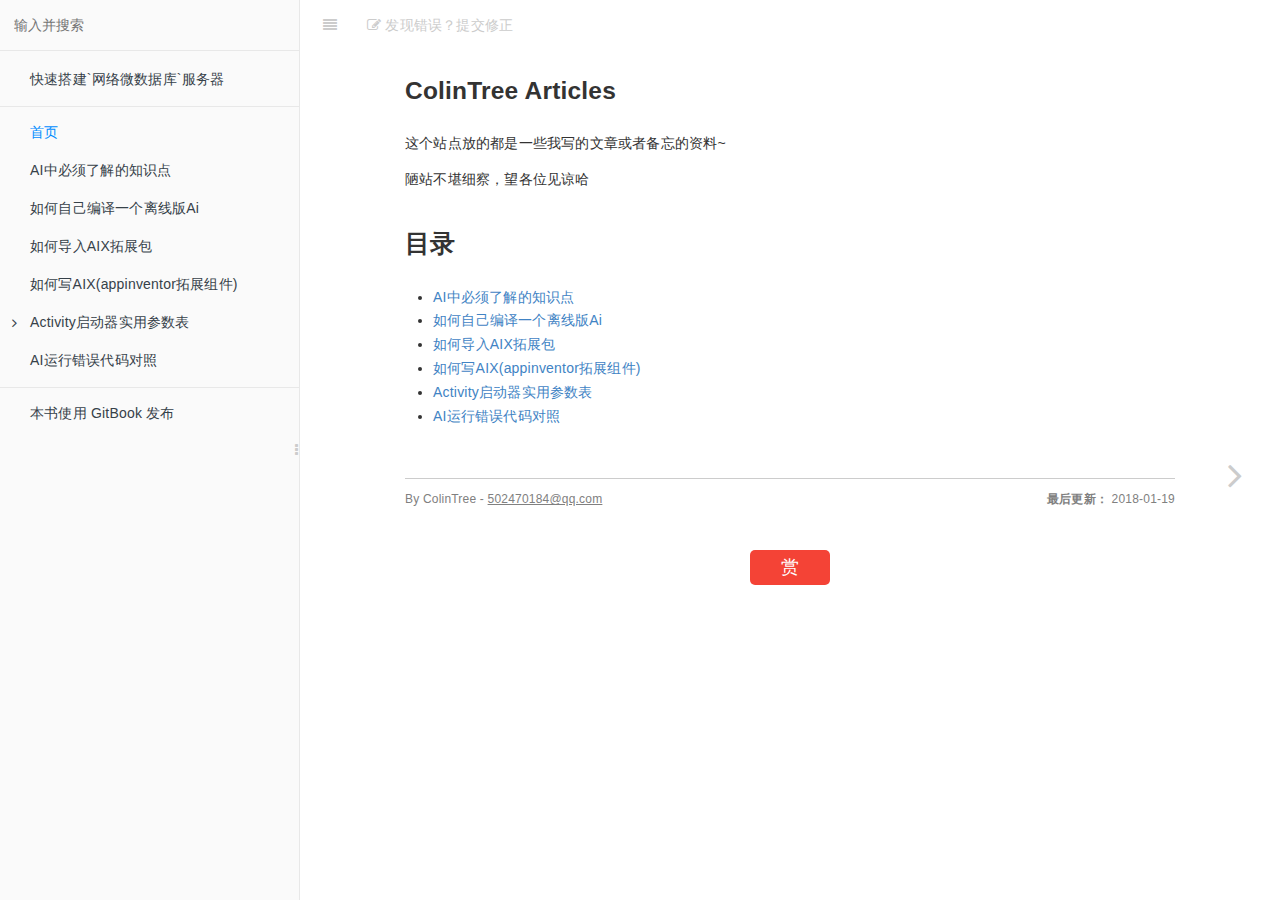
==== commit 71882fab: "Drop ForceUpdateCompanoin" ====
--- a/index.html
+++ b/index.html
@@ -213,20 +213,7 @@
             
         </li>
     
-        <li class="chapter " data-level="1.7" data-path="ForceUpdateCompanion/">
-            
-                <a href="ForceUpdateCompanion/">
-            
-                    
-                    如何强制更新模拟器中的伴侣
-            
-                </a>
-            
-
-            
-        </li>
-    
-        <li class="chapter " data-level="1.8" data-path="ErrorCode/">
+        <li class="chapter " data-level="1.7" data-path="ErrorCode/">
             
                 <a href="ErrorCode/">
             
@@ -294,7 +281,6 @@
 <li><a href="ImportAIX/">&#x5982;&#x4F55;&#x5BFC;&#x5165;AIX&#x62D3;&#x5C55;&#x5305;</a></li>
 <li><a href="CreateAIX/">&#x5982;&#x4F55;&#x5199;AIX(appinventor&#x62D3;&#x5C55;&#x7EC4;&#x4EF6;)</a></li>
 <li><a href="ActivityStarter/">Activity&#x542F;&#x52A8;&#x5668;&#x5B9E;&#x7528;&#x53C2;&#x6570;&#x8868;</a></li>
-<li><a href="ForceUpdateCompanion/">&#x5982;&#x4F55;&#x5F3A;&#x5236;&#x66F4;&#x65B0;&#x6A21;&#x62DF;&#x5668;&#x4E2D;&#x7684;&#x4F34;&#x4FA3;</a></li>
 <li><a href="ErrorCode/">AI&#x8FD0;&#x884C;&#x9519;&#x8BEF;&#x4EE3;&#x7801;&#x5BF9;&#x7167;</a></li>
 </ul>
 <footer class="page-footer-ex"> <span class="page-footer-ex-copyright"> By ColinTree - <a href="mailto://502470184@qq.com" target="_blank">502470184@qq.com</a> </span> &#xA0;&#xA0;&#xA0;&#xA0;&#xA0;&#xA0;&#xA0;&#xA0;&#xA0;&#xA0; <span class="page-footer-ex-footer-update"> <strong>&#x6700;&#x540E;&#x66F4;&#x65B0;&#xFF1A;</strong>  2018-01-19 </span> </footer>
@@ -336,7 +322,7 @@
     <script>
         var gitbook = gitbook || [];
         gitbook.push(function() {
-            gitbook.page.hasChanged({"page":{"title":"首页","level":"1.1","depth":1,"next":{"title":"AI中必须了解的知识点","level":"1.2","depth":1,"path":"MustKnow/README.md","ref":"MustKnow/README.md","articles":[]},"dir":"ltr"},"config":{"plugins":["-sharing","-livereload","-fontsettings","-search","-lunr","search-pro","sitemap2","page-footer-ex","expandable-chapters-small","splitter","donate","anchors","anchor-navigation-ex","edit-link"],"styles":{"website":"styles/website.css","pdf":"styles/pdf.css","epub":"styles/epub.css","mobi":"styles/mobi.css","ebook":"styles/ebook.css","print":"styles/print.css"},"pluginsConfig":{"page-footer-ex":{"copyright":"By ColinTree - [502470184@qq.com](mailto://502470184@qq.com)","markdown":true,"update_format":"YYYY-MM-DD","update_label":"**最后更新：** "},"splitter":{},"search-pro":{},"donate":{"title":"","button":"赏","wechat":"/wechat.png","alipay":"/alipay.png","wechatText":"微信打赏","alipayText":"支付宝打赏"},"highlight":{},"anchor-navigation-ex":{"showLevel":false,"associatedWithSummary":true,"mode":"float","printLog":false,"multipleH1":false,"float":{"showLevelIcon":false,"level1Icon":"","level2Icon":"","level3Icon":""},"pageTop":{"showLevelIcon":false,"level1Icon":"","level2Icon":"","level3Icon":""}},"expandable-chapters-small":{},"edit-link":{"label":"发现错误？提交修正","base":"https://github.com/ColinTree/articles_colintree_cn/edit/master"},"sitemap2":{"hostname":"http://articles.colintree.cn/"},"theme-default":{"styles":{"website":"styles/website.css","pdf":"styles/pdf.css","epub":"styles/epub.css","mobi":"styles/mobi.css","ebook":"styles/ebook.css","print":"styles/print.css"},"showLevel":false},"anchors":{}},"theme":"default","author":"Colintree <502470184@qq.com>","pdf":{"pageNumbers":true,"fontSize":12,"fontFamily":"Arial","paperSize":"a4","chapterMark":"pagebreak","pageBreaksBefore":"/","margin":{"right":62,"left":62,"top":56,"bottom":56}},"structure":{"langs":"LANGS.md","readme":"README.md","glossary":"GLOSSARY.md","summary":"SUMMARY.md"},"variables":{},"language":"zh-hans","links":{"sidebar":{"快速搭建`网络微数据库`服务器":"http://tsp.colintree.cn"}},"gitbook":"*","description":"ColinTree的部分公开文章"},"file":{"path":"README.md","mtime":"2018-01-19T14:28:39.959Z","type":"markdown"},"gitbook":{"version":"3.2.3","time":"2018-01-19T14:38:39.672Z"},"basePath":".","book":{"language":""}});
+            gitbook.page.hasChanged({"page":{"title":"首页","level":"1.1","depth":1,"next":{"title":"AI中必须了解的知识点","level":"1.2","depth":1,"path":"MustKnow/README.md","ref":"MustKnow/README.md","articles":[]},"dir":"ltr"},"config":{"plugins":["-sharing","-livereload","-fontsettings","-search","-lunr","search-pro","sitemap2","page-footer-ex","expandable-chapters-small","splitter","donate","anchors","anchor-navigation-ex","edit-link"],"styles":{"website":"styles/website.css","pdf":"styles/pdf.css","epub":"styles/epub.css","mobi":"styles/mobi.css","ebook":"styles/ebook.css","print":"styles/print.css"},"pluginsConfig":{"page-footer-ex":{"copyright":"By ColinTree - [502470184@qq.com](mailto://502470184@qq.com)","markdown":true,"update_format":"YYYY-MM-DD","update_label":"**最后更新：** "},"splitter":{},"search-pro":{},"donate":{"title":"","button":"赏","wechat":"/wechat.png","alipay":"/alipay.png","wechatText":"微信打赏","alipayText":"支付宝打赏"},"highlight":{},"anchor-navigation-ex":{"showLevel":false,"associatedWithSummary":true,"mode":"float","printLog":false,"multipleH1":false,"float":{"showLevelIcon":false,"level1Icon":"","level2Icon":"","level3Icon":""},"pageTop":{"showLevelIcon":false,"level1Icon":"","level2Icon":"","level3Icon":""}},"expandable-chapters-small":{},"edit-link":{"label":"发现错误？提交修正","base":"https://github.com/ColinTree/articles_colintree_cn/edit/master"},"sitemap2":{"hostname":"http://articles.colintree.cn/"},"theme-default":{"styles":{"website":"styles/website.css","pdf":"styles/pdf.css","epub":"styles/epub.css","mobi":"styles/mobi.css","ebook":"styles/ebook.css","print":"styles/print.css"},"showLevel":false},"anchors":{}},"theme":"default","author":"Colintree <502470184@qq.com>","pdf":{"pageNumbers":true,"fontSize":12,"fontFamily":"Arial","paperSize":"a4","chapterMark":"pagebreak","pageBreaksBefore":"/","margin":{"right":62,"left":62,"top":56,"bottom":56}},"structure":{"langs":"LANGS.md","readme":"README.md","glossary":"GLOSSARY.md","summary":"SUMMARY.md"},"variables":{},"language":"zh-hans","links":{"sidebar":{"快速搭建`网络微数据库`服务器":"http://tsp.colintree.cn"}},"gitbook":"*","description":"ColinTree的部分公开文章"},"file":{"path":"README.md","mtime":"2018-01-19T14:54:26.267Z","type":"markdown"},"gitbook":{"version":"3.2.3","time":"2018-01-19T14:54:51.212Z"},"basePath":".","book":{"language":""}});
         });
     </script>
 </div>
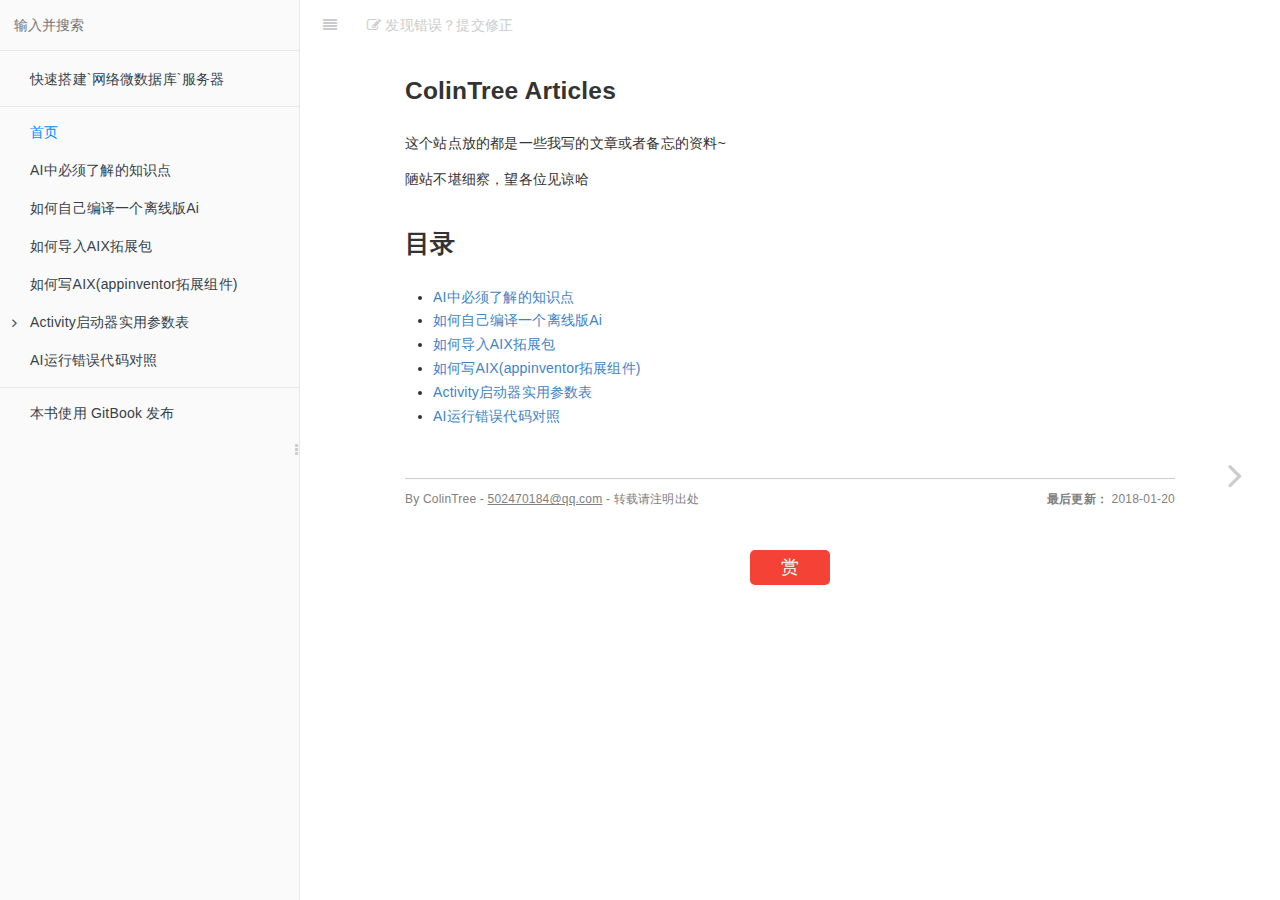
==== commit 4286e53e: "完善 copyright" ====
--- a/index.html
+++ b/index.html
@@ -283,7 +283,7 @@
 <li><a href="ActivityStarter/">Activity&#x542F;&#x52A8;&#x5668;&#x5B9E;&#x7528;&#x53C2;&#x6570;&#x8868;</a></li>
 <li><a href="ErrorCode/">AI&#x8FD0;&#x884C;&#x9519;&#x8BEF;&#x4EE3;&#x7801;&#x5BF9;&#x7167;</a></li>
 </ul>
-<footer class="page-footer-ex"> <span class="page-footer-ex-copyright"> By ColinTree - <a href="mailto://502470184@qq.com" target="_blank">502470184@qq.com</a> </span> &#xA0;&#xA0;&#xA0;&#xA0;&#xA0;&#xA0;&#xA0;&#xA0;&#xA0;&#xA0; <span class="page-footer-ex-footer-update"> <strong>&#x6700;&#x540E;&#x66F4;&#x65B0;&#xFF1A;</strong>  2018-01-19 </span> </footer>
+<footer class="page-footer-ex"> <span class="page-footer-ex-copyright"> By ColinTree - <a href="mailto://502470184@qq.com" target="_blank">502470184@qq.com</a> - &#x8F6C;&#x8F7D;&#x8BF7;&#x6CE8;&#x660E;&#x51FA;&#x5904; </span> &#xA0;&#xA0;&#xA0;&#xA0;&#xA0;&#xA0;&#xA0;&#xA0;&#xA0;&#xA0; <span class="page-footer-ex-footer-update"> <strong>&#x6700;&#x540E;&#x66F4;&#x65B0;&#xFF1A;</strong>  2018-01-20 </span> </footer>
                                 
                                 </section>
                             
@@ -322,7 +322,7 @@
     <script>
         var gitbook = gitbook || [];
         gitbook.push(function() {
-            gitbook.page.hasChanged({"page":{"title":"首页","level":"1.1","depth":1,"next":{"title":"AI中必须了解的知识点","level":"1.2","depth":1,"path":"MustKnow/README.md","ref":"MustKnow/README.md","articles":[]},"dir":"ltr"},"config":{"plugins":["-sharing","-livereload","-fontsettings","-search","-lunr","search-pro","sitemap2","page-footer-ex","expandable-chapters-small","splitter","donate","anchors","anchor-navigation-ex","edit-link"],"styles":{"website":"styles/website.css","pdf":"styles/pdf.css","epub":"styles/epub.css","mobi":"styles/mobi.css","ebook":"styles/ebook.css","print":"styles/print.css"},"pluginsConfig":{"page-footer-ex":{"copyright":"By ColinTree - [502470184@qq.com](mailto://502470184@qq.com)","markdown":true,"update_format":"YYYY-MM-DD","update_label":"**最后更新：** "},"splitter":{},"search-pro":{},"donate":{"title":"","button":"赏","wechat":"/wechat.png","alipay":"/alipay.png","wechatText":"微信打赏","alipayText":"支付宝打赏"},"highlight":{},"anchor-navigation-ex":{"showLevel":false,"associatedWithSummary":true,"mode":"float","printLog":false,"multipleH1":false,"float":{"showLevelIcon":false,"level1Icon":"","level2Icon":"","level3Icon":""},"pageTop":{"showLevelIcon":false,"level1Icon":"","level2Icon":"","level3Icon":""}},"expandable-chapters-small":{},"edit-link":{"label":"发现错误？提交修正","base":"https://github.com/ColinTree/articles_colintree_cn/edit/master"},"sitemap2":{"hostname":"http://articles.colintree.cn/"},"theme-default":{"styles":{"website":"styles/website.css","pdf":"styles/pdf.css","epub":"styles/epub.css","mobi":"styles/mobi.css","ebook":"styles/ebook.css","print":"styles/print.css"},"showLevel":false},"anchors":{}},"theme":"default","author":"Colintree <502470184@qq.com>","pdf":{"pageNumbers":true,"fontSize":12,"fontFamily":"Arial","paperSize":"a4","chapterMark":"pagebreak","pageBreaksBefore":"/","margin":{"right":62,"left":62,"top":56,"bottom":56}},"structure":{"langs":"LANGS.md","readme":"README.md","glossary":"GLOSSARY.md","summary":"SUMMARY.md"},"variables":{},"language":"zh-hans","links":{"sidebar":{"快速搭建`网络微数据库`服务器":"http://tsp.colintree.cn"}},"gitbook":"*","description":"ColinTree的部分公开文章"},"file":{"path":"README.md","mtime":"2018-01-19T14:54:26.267Z","type":"markdown"},"gitbook":{"version":"3.2.3","time":"2018-01-19T14:54:51.212Z"},"basePath":".","book":{"language":""}});
+            gitbook.page.hasChanged({"page":{"title":"首页","level":"1.1","depth":1,"next":{"title":"AI中必须了解的知识点","level":"1.2","depth":1,"path":"MustKnow/README.md","ref":"MustKnow/README.md","articles":[]},"dir":"ltr"},"config":{"plugins":["-sharing","-livereload","-fontsettings","-search","-lunr","search-pro","sitemap2","page-footer-ex","expandable-chapters-small","splitter","donate","anchors","anchor-navigation-ex","edit-link"],"styles":{"website":"styles/website.css","pdf":"styles/pdf.css","epub":"styles/epub.css","mobi":"styles/mobi.css","ebook":"styles/ebook.css","print":"styles/print.css"},"pluginsConfig":{"page-footer-ex":{"copyright":"By ColinTree - [502470184@qq.com](mailto://502470184@qq.com) - 转载请注明出处","markdown":true,"update_format":"YYYY-MM-DD","update_label":"**最后更新：** "},"splitter":{},"search-pro":{},"donate":{"title":"","button":"赏","wechat":"/wechat.png","alipay":"/alipay.png","wechatText":"微信打赏","alipayText":"支付宝打赏"},"highlight":{},"anchor-navigation-ex":{"showLevel":false,"associatedWithSummary":true,"mode":"float","printLog":false,"multipleH1":false,"float":{"showLevelIcon":false,"level1Icon":"","level2Icon":"","level3Icon":""},"pageTop":{"showLevelIcon":false,"level1Icon":"","level2Icon":"","level3Icon":""}},"expandable-chapters-small":{},"edit-link":{"label":"发现错误？提交修正","base":"https://github.com/ColinTree/articles_colintree_cn/edit/master"},"sitemap2":{"hostname":"http://articles.colintree.cn/"},"theme-default":{"styles":{"website":"styles/website.css","pdf":"styles/pdf.css","epub":"styles/epub.css","mobi":"styles/mobi.css","ebook":"styles/ebook.css","print":"styles/print.css"},"showLevel":false},"anchors":{}},"theme":"default","author":"Colintree <502470184@qq.com>","pdf":{"pageNumbers":true,"fontSize":12,"fontFamily":"Arial","paperSize":"a4","chapterMark":"pagebreak","pageBreaksBefore":"/","margin":{"right":62,"left":62,"top":56,"bottom":56}},"structure":{"langs":"LANGS.md","readme":"README.md","glossary":"GLOSSARY.md","summary":"SUMMARY.md"},"variables":{},"language":"zh-hans","links":{"sidebar":{"快速搭建`网络微数据库`服务器":"http://tsp.colintree.cn"}},"gitbook":"*","description":"ColinTree的部分公开文章"},"file":{"path":"README.md","mtime":"2018-01-19T16:36:18.267Z","type":"markdown"},"gitbook":{"version":"3.2.3","time":"2018-01-19T16:37:07.976Z"},"basePath":".","book":{"language":""}});
         });
     </script>
 </div>
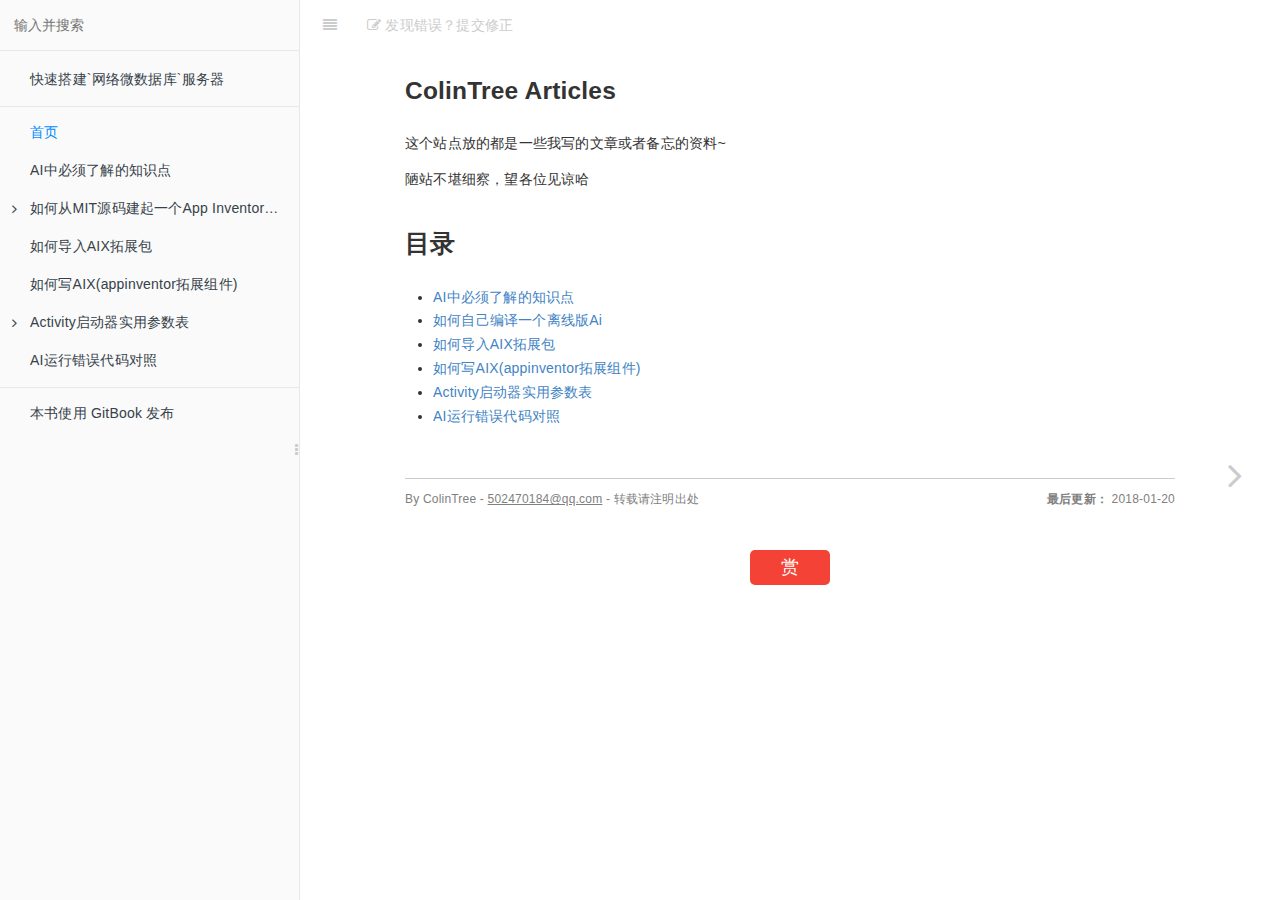
==== commit d065f6a3: "Done English version BuildLocal" ====
--- a/index.html
+++ b/index.html
@@ -147,11 +147,30 @@
                 <a href="BuildLocal/">
             
                     
-                    如何自己编译一个离线版Ai
-            
-                </a>
-            
-
+                    如何从MIT源码建起一个App Inventor服务器
+            
+                </a>
+            
+
+            
+            <ul class="articles">
+                
+    
+        <li class="chapter " data-level="1.3.1" data-path="BuildLocal/README.en.html">
+            
+                <a href="BuildLocal/README.en.html">
+            
+                    
+                    英文版
+            
+                </a>
+            
+
+            
+        </li>
+    
+
+            </ul>
             
         </li>
     
@@ -322,7 +341,7 @@
     <script>
         var gitbook = gitbook || [];
         gitbook.push(function() {
-            gitbook.page.hasChanged({"page":{"title":"首页","level":"1.1","depth":1,"next":{"title":"AI中必须了解的知识点","level":"1.2","depth":1,"path":"MustKnow/README.md","ref":"MustKnow/README.md","articles":[]},"dir":"ltr"},"config":{"plugins":["-sharing","-livereload","-fontsettings","-search","-lunr","search-pro","sitemap2","page-footer-ex","expandable-chapters-small","splitter","donate","anchors","anchor-navigation-ex","edit-link"],"styles":{"website":"styles/website.css","pdf":"styles/pdf.css","epub":"styles/epub.css","mobi":"styles/mobi.css","ebook":"styles/ebook.css","print":"styles/print.css"},"pluginsConfig":{"page-footer-ex":{"copyright":"By ColinTree - [502470184@qq.com](mailto://502470184@qq.com) - 转载请注明出处","markdown":true,"update_format":"YYYY-MM-DD","update_label":"**最后更新：** "},"splitter":{},"search-pro":{},"donate":{"title":"","button":"赏","wechat":"/wechat.png","alipay":"/alipay.png","wechatText":"微信打赏","alipayText":"支付宝打赏"},"highlight":{},"anchor-navigation-ex":{"showLevel":false,"associatedWithSummary":true,"mode":"float","printLog":false,"multipleH1":false,"float":{"showLevelIcon":false,"level1Icon":"","level2Icon":"","level3Icon":""},"pageTop":{"showLevelIcon":false,"level1Icon":"","level2Icon":"","level3Icon":""}},"expandable-chapters-small":{},"edit-link":{"label":"发现错误？提交修正","base":"https://github.com/ColinTree/articles_colintree_cn/edit/master"},"sitemap2":{"hostname":"http://articles.colintree.cn/"},"theme-default":{"styles":{"website":"styles/website.css","pdf":"styles/pdf.css","epub":"styles/epub.css","mobi":"styles/mobi.css","ebook":"styles/ebook.css","print":"styles/print.css"},"showLevel":false},"anchors":{}},"theme":"default","author":"Colintree <502470184@qq.com>","pdf":{"pageNumbers":true,"fontSize":12,"fontFamily":"Arial","paperSize":"a4","chapterMark":"pagebreak","pageBreaksBefore":"/","margin":{"right":62,"left":62,"top":56,"bottom":56}},"structure":{"langs":"LANGS.md","readme":"README.md","glossary":"GLOSSARY.md","summary":"SUMMARY.md"},"variables":{},"language":"zh-hans","links":{"sidebar":{"快速搭建`网络微数据库`服务器":"http://tsp.colintree.cn"}},"gitbook":"*","description":"ColinTree的部分公开文章"},"file":{"path":"README.md","mtime":"2018-01-19T16:36:18.267Z","type":"markdown"},"gitbook":{"version":"3.2.3","time":"2018-01-19T16:37:07.976Z"},"basePath":".","book":{"language":""}});
+            gitbook.page.hasChanged({"page":{"title":"首页","level":"1.1","depth":1,"next":{"title":"AI中必须了解的知识点","level":"1.2","depth":1,"path":"MustKnow/README.md","ref":"MustKnow/README.md","articles":[]},"dir":"ltr"},"config":{"plugins":["-sharing","-livereload","-fontsettings","-search","-lunr","search-pro","sitemap2","page-footer-ex","expandable-chapters-small","splitter","donate","anchors","anchor-navigation-ex","edit-link"],"styles":{"website":"styles/website.css","pdf":"styles/pdf.css","epub":"styles/epub.css","mobi":"styles/mobi.css","ebook":"styles/ebook.css","print":"styles/print.css"},"pluginsConfig":{"page-footer-ex":{"copyright":"By ColinTree - [502470184@qq.com](mailto://502470184@qq.com) - 转载请注明出处","markdown":true,"update_format":"YYYY-MM-DD","update_label":"**最后更新：** "},"splitter":{},"search-pro":{},"donate":{"title":"","button":"赏","wechat":"/wechat.png","alipay":"/alipay.png","wechatText":"微信打赏","alipayText":"支付宝打赏"},"highlight":{},"anchor-navigation-ex":{"showLevel":false,"associatedWithSummary":true,"mode":"float","printLog":false,"multipleH1":false,"float":{"showLevelIcon":false,"level1Icon":"","level2Icon":"","level3Icon":""},"pageTop":{"showLevelIcon":false,"level1Icon":"","level2Icon":"","level3Icon":""}},"expandable-chapters-small":{},"edit-link":{"label":"发现错误？提交修正","base":"https://github.com/ColinTree/articles_colintree_cn/edit/master"},"sitemap2":{"hostname":"http://articles.colintree.cn/"},"theme-default":{"styles":{"website":"styles/website.css","pdf":"styles/pdf.css","epub":"styles/epub.css","mobi":"styles/mobi.css","ebook":"styles/ebook.css","print":"styles/print.css"},"showLevel":false},"anchors":{}},"theme":"default","author":"Colintree <502470184@qq.com>","pdf":{"pageNumbers":true,"fontSize":12,"fontFamily":"Arial","paperSize":"a4","chapterMark":"pagebreak","pageBreaksBefore":"/","margin":{"right":62,"left":62,"top":56,"bottom":56}},"structure":{"langs":"LANGS.md","readme":"README.md","glossary":"GLOSSARY.md","summary":"SUMMARY.md"},"variables":{},"language":"zh-hans","links":{"sidebar":{"快速搭建`网络微数据库`服务器":"http://tsp.colintree.cn"}},"gitbook":"*","description":"ColinTree的部分公开文章"},"file":{"path":"README.md","mtime":"2018-01-19T16:39:03.255Z","type":"markdown"},"gitbook":{"version":"3.2.3","time":"2018-01-21T09:32:34.549Z"},"basePath":".","book":{"language":""}});
         });
     </script>
 </div>
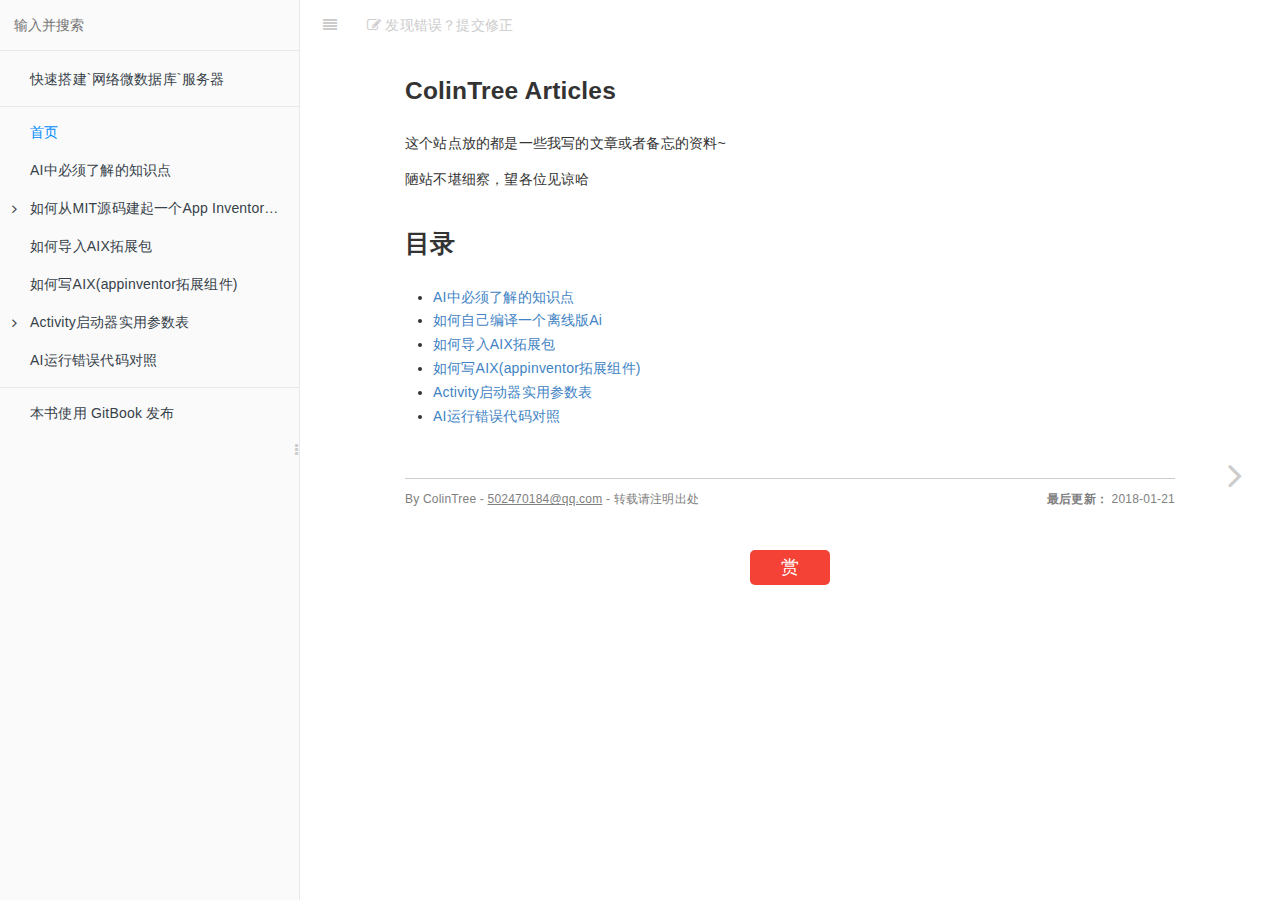
==== commit ae72c9c4: "Remove plugin anchor-navigation-ex" ====
--- a/index.html
+++ b/index.html
@@ -41,10 +41,6 @@
                 
             
                 
-                <link rel="stylesheet" href="gitbook/gitbook-plugin-anchor-navigation-ex/style/plugin.css">
-                
-            
-                
                 <link rel="stylesheet" href="gitbook/gitbook-plugin-highlight/website.css">
                 
             
@@ -290,10 +286,10 @@
     
                                 <section class="normal markdown-section">
                                 
-                                <h2 id="colintree-articles"><a name="colintree-articles" class="anchor-navigation-ex-anchor" href="#colintree-articles"><i class="fa fa-link" aria-hidden="true"></i></a><a name="colintree-articles" class="plugin-anchor" href="#colintree-articles"><i class="fa fa-link" aria-hidden="true"></i></a>ColinTree Articles</h2>
+                                <h2 id="colintree-articles"><a name="colintree-articles" class="plugin-anchor" href="#colintree-articles"><i class="fa fa-link" aria-hidden="true"></i></a>ColinTree Articles</h2>
 <p>&#x8FD9;&#x4E2A;&#x7AD9;&#x70B9;&#x653E;&#x7684;&#x90FD;&#x662F;&#x4E00;&#x4E9B;&#x6211;&#x5199;&#x7684;&#x6587;&#x7AE0;&#x6216;&#x8005;&#x5907;&#x5FD8;&#x7684;&#x8D44;&#x6599;~</p>
 <p>&#x964B;&#x7AD9;&#x4E0D;&#x582A;&#x7EC6;&#x5BDF;&#xFF0C;&#x671B;&#x5404;&#x4F4D;&#x89C1;&#x8C05;&#x54C8;</p>
-<h2 id="&#x76EE;&#x5F55;"><a name="&#x76EE;&#x5F55;" class="anchor-navigation-ex-anchor" href="#&#x76EE;&#x5F55;"><i class="fa fa-link" aria-hidden="true"></i></a><a name="&#x76EE;&#x5F55;" class="plugin-anchor" href="#&#x76EE;&#x5F55;"><i class="fa fa-link" aria-hidden="true"></i></a>&#x76EE;&#x5F55;</h2>
+<h2 id="&#x76EE;&#x5F55;"><a name="&#x76EE;&#x5F55;" class="plugin-anchor" href="#&#x76EE;&#x5F55;"><i class="fa fa-link" aria-hidden="true"></i></a>&#x76EE;&#x5F55;</h2>
 <ul>
 <li><a href="MustKnow/">AI&#x4E2D;&#x5FC5;&#x987B;&#x4E86;&#x89E3;&#x7684;&#x77E5;&#x8BC6;&#x70B9;</a></li>
 <li><a href="BuildLocal/">&#x5982;&#x4F55;&#x81EA;&#x5DF1;&#x7F16;&#x8BD1;&#x4E00;&#x4E2A;&#x79BB;&#x7EBF;&#x7248;Ai</a></li>
@@ -302,7 +298,7 @@
 <li><a href="ActivityStarter/">Activity&#x542F;&#x52A8;&#x5668;&#x5B9E;&#x7528;&#x53C2;&#x6570;&#x8868;</a></li>
 <li><a href="ErrorCode/">AI&#x8FD0;&#x884C;&#x9519;&#x8BEF;&#x4EE3;&#x7801;&#x5BF9;&#x7167;</a></li>
 </ul>
-<footer class="page-footer-ex"> <span class="page-footer-ex-copyright"> By ColinTree - <a href="mailto://502470184@qq.com" target="_blank">502470184@qq.com</a> - &#x8F6C;&#x8F7D;&#x8BF7;&#x6CE8;&#x660E;&#x51FA;&#x5904; </span> &#xA0;&#xA0;&#xA0;&#xA0;&#xA0;&#xA0;&#xA0;&#xA0;&#xA0;&#xA0; <span class="page-footer-ex-footer-update"> <strong>&#x6700;&#x540E;&#x66F4;&#x65B0;&#xFF1A;</strong>  2018-01-20 </span> </footer>
+<footer class="page-footer-ex"> <span class="page-footer-ex-copyright"> By ColinTree - <a href="mailto://502470184@qq.com" target="_blank">502470184@qq.com</a> - &#x8F6C;&#x8F7D;&#x8BF7;&#x6CE8;&#x660E;&#x51FA;&#x5904; </span> &#xA0;&#xA0;&#xA0;&#xA0;&#xA0;&#xA0;&#xA0;&#xA0;&#xA0;&#xA0; <span class="page-footer-ex-footer-update"> <strong>&#x6700;&#x540E;&#x66F4;&#x65B0;&#xFF1A;</strong>  2018-01-21 </span> </footer>
                                 
                                 </section>
                             
@@ -341,7 +337,7 @@
     <script>
         var gitbook = gitbook || [];
         gitbook.push(function() {
-            gitbook.page.hasChanged({"page":{"title":"首页","level":"1.1","depth":1,"next":{"title":"AI中必须了解的知识点","level":"1.2","depth":1,"path":"MustKnow/README.md","ref":"MustKnow/README.md","articles":[]},"dir":"ltr"},"config":{"plugins":["-sharing","-livereload","-fontsettings","-search","-lunr","search-pro","sitemap2","page-footer-ex","expandable-chapters-small","splitter","donate","anchors","anchor-navigation-ex","edit-link"],"styles":{"website":"styles/website.css","pdf":"styles/pdf.css","epub":"styles/epub.css","mobi":"styles/mobi.css","ebook":"styles/ebook.css","print":"styles/print.css"},"pluginsConfig":{"page-footer-ex":{"copyright":"By ColinTree - [502470184@qq.com](mailto://502470184@qq.com) - 转载请注明出处","markdown":true,"update_format":"YYYY-MM-DD","update_label":"**最后更新：** "},"splitter":{},"search-pro":{},"donate":{"title":"","button":"赏","wechat":"/wechat.png","alipay":"/alipay.png","wechatText":"微信打赏","alipayText":"支付宝打赏"},"highlight":{},"anchor-navigation-ex":{"showLevel":false,"associatedWithSummary":true,"mode":"float","printLog":false,"multipleH1":false,"float":{"showLevelIcon":false,"level1Icon":"","level2Icon":"","level3Icon":""},"pageTop":{"showLevelIcon":false,"level1Icon":"","level2Icon":"","level3Icon":""}},"expandable-chapters-small":{},"edit-link":{"label":"发现错误？提交修正","base":"https://github.com/ColinTree/articles_colintree_cn/edit/master"},"sitemap2":{"hostname":"http://articles.colintree.cn/"},"theme-default":{"styles":{"website":"styles/website.css","pdf":"styles/pdf.css","epub":"styles/epub.css","mobi":"styles/mobi.css","ebook":"styles/ebook.css","print":"styles/print.css"},"showLevel":false},"anchors":{}},"theme":"default","author":"Colintree <502470184@qq.com>","pdf":{"pageNumbers":true,"fontSize":12,"fontFamily":"Arial","paperSize":"a4","chapterMark":"pagebreak","pageBreaksBefore":"/","margin":{"right":62,"left":62,"top":56,"bottom":56}},"structure":{"langs":"LANGS.md","readme":"README.md","glossary":"GLOSSARY.md","summary":"SUMMARY.md"},"variables":{},"language":"zh-hans","links":{"sidebar":{"快速搭建`网络微数据库`服务器":"http://tsp.colintree.cn"}},"gitbook":"*","description":"ColinTree的部分公开文章"},"file":{"path":"README.md","mtime":"2018-01-19T16:39:03.255Z","type":"markdown"},"gitbook":{"version":"3.2.3","time":"2018-01-21T09:32:34.549Z"},"basePath":".","book":{"language":""}});
+            gitbook.page.hasChanged({"page":{"title":"首页","level":"1.1","depth":1,"next":{"title":"AI中必须了解的知识点","level":"1.2","depth":1,"path":"MustKnow/README.md","ref":"MustKnow/README.md","articles":[]},"dir":"ltr"},"config":{"plugins":["-sharing","-livereload","-fontsettings","-search","-lunr","search-pro","sitemap2","page-footer-ex","expandable-chapters-small","splitter","donate","anchors","edit-link"],"styles":{"website":"styles/website.css","pdf":"styles/pdf.css","epub":"styles/epub.css","mobi":"styles/mobi.css","ebook":"styles/ebook.css","print":"styles/print.css"},"pluginsConfig":{"page-footer-ex":{"copyright":"By ColinTree - [502470184@qq.com](mailto://502470184@qq.com) - 转载请注明出处","markdown":true,"update_format":"YYYY-MM-DD","update_label":"**最后更新：** "},"splitter":{},"search-pro":{},"donate":{"title":"","button":"赏","wechat":"/wechat.png","alipay":"/alipay.png","wechatText":"微信打赏","alipayText":"支付宝打赏"},"highlight":{},"expandable-chapters-small":{},"edit-link":{"label":"发现错误？提交修正","base":"https://github.com/ColinTree/articles_colintree_cn/edit/master"},"sitemap2":{"hostname":"http://articles.colintree.cn/"},"theme-default":{"styles":{"website":"styles/website.css","pdf":"styles/pdf.css","epub":"styles/epub.css","mobi":"styles/mobi.css","ebook":"styles/ebook.css","print":"styles/print.css"},"showLevel":false},"anchors":{}},"theme":"default","author":"Colintree <502470184@qq.com>","pdf":{"pageNumbers":true,"fontSize":12,"fontFamily":"Arial","paperSize":"a4","chapterMark":"pagebreak","pageBreaksBefore":"/","margin":{"right":62,"left":62,"top":56,"bottom":56}},"structure":{"langs":"LANGS.md","readme":"README.md","glossary":"GLOSSARY.md","summary":"SUMMARY.md"},"variables":{},"language":"zh-hans","links":{"sidebar":{"快速搭建`网络微数据库`服务器":"http://tsp.colintree.cn"}},"gitbook":"*","description":"ColinTree的部分公开文章"},"file":{"path":"README.md","mtime":"2018-01-21T09:34:21.497Z","type":"markdown"},"gitbook":{"version":"3.2.3","time":"2018-01-21T09:39:39.162Z"},"basePath":".","book":{"language":""}});
         });
     </script>
 </div>
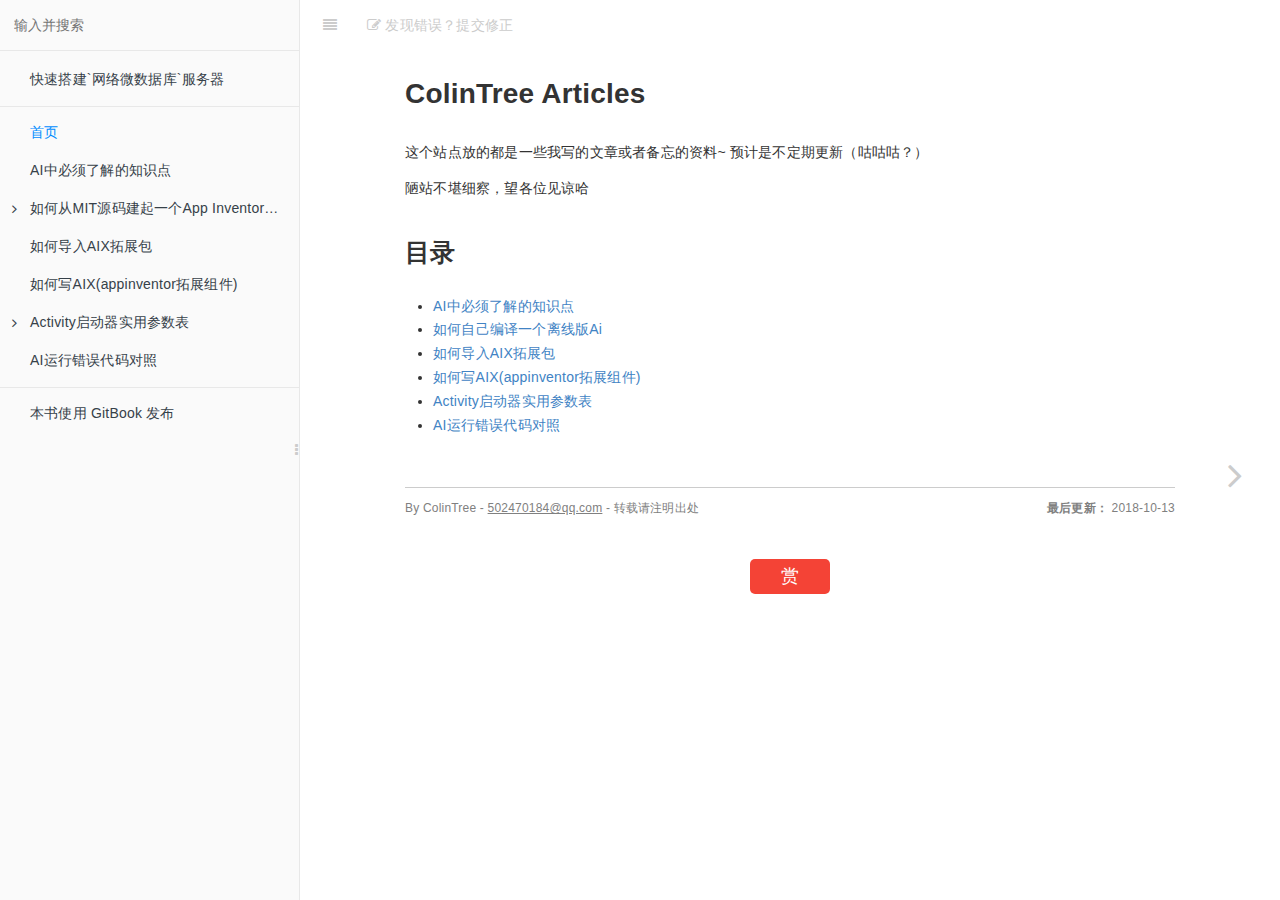
==== commit d04e1ef8: "Auto-build && deploy da70a655984d145614b7cb178eb406b5438a12f3" ====
--- a/index.html
+++ b/index.html
@@ -157,7 +157,7 @@
                 <a href="BuildLocal/README.en.html">
             
                     
-                    英文版
+                    英文原版
             
                 </a>
             
@@ -286,8 +286,8 @@
     
                                 <section class="normal markdown-section">
                                 
-                                <h2 id="colintree-articles"><a name="colintree-articles" class="plugin-anchor" href="#colintree-articles"><i class="fa fa-link" aria-hidden="true"></i></a>ColinTree Articles</h2>
-<p>&#x8FD9;&#x4E2A;&#x7AD9;&#x70B9;&#x653E;&#x7684;&#x90FD;&#x662F;&#x4E00;&#x4E9B;&#x6211;&#x5199;&#x7684;&#x6587;&#x7AE0;&#x6216;&#x8005;&#x5907;&#x5FD8;&#x7684;&#x8D44;&#x6599;~</p>
+                                <h1 id="colintree-articles"><a name="colintree-articles" class="plugin-anchor" href="#colintree-articles"><i class="fa fa-link" aria-hidden="true"></i></a>ColinTree Articles</h1>
+<p>&#x8FD9;&#x4E2A;&#x7AD9;&#x70B9;&#x653E;&#x7684;&#x90FD;&#x662F;&#x4E00;&#x4E9B;&#x6211;&#x5199;&#x7684;&#x6587;&#x7AE0;&#x6216;&#x8005;&#x5907;&#x5FD8;&#x7684;&#x8D44;&#x6599;~ &#x9884;&#x8BA1;&#x662F;&#x4E0D;&#x5B9A;&#x671F;&#x66F4;&#x65B0;&#xFF08;&#x5495;&#x5495;&#x5495;&#xFF1F;&#xFF09;</p>
 <p>&#x964B;&#x7AD9;&#x4E0D;&#x582A;&#x7EC6;&#x5BDF;&#xFF0C;&#x671B;&#x5404;&#x4F4D;&#x89C1;&#x8C05;&#x54C8;</p>
 <h2 id="&#x76EE;&#x5F55;"><a name="&#x76EE;&#x5F55;" class="plugin-anchor" href="#&#x76EE;&#x5F55;"><i class="fa fa-link" aria-hidden="true"></i></a>&#x76EE;&#x5F55;</h2>
 <ul>
@@ -298,7 +298,7 @@
 <li><a href="ActivityStarter/">Activity&#x542F;&#x52A8;&#x5668;&#x5B9E;&#x7528;&#x53C2;&#x6570;&#x8868;</a></li>
 <li><a href="ErrorCode/">AI&#x8FD0;&#x884C;&#x9519;&#x8BEF;&#x4EE3;&#x7801;&#x5BF9;&#x7167;</a></li>
 </ul>
-<footer class="page-footer-ex"> <span class="page-footer-ex-copyright"> By ColinTree - <a href="mailto://502470184@qq.com" target="_blank">502470184@qq.com</a> - &#x8F6C;&#x8F7D;&#x8BF7;&#x6CE8;&#x660E;&#x51FA;&#x5904; </span> &#xA0;&#xA0;&#xA0;&#xA0;&#xA0;&#xA0;&#xA0;&#xA0;&#xA0;&#xA0; <span class="page-footer-ex-footer-update"> <strong>&#x6700;&#x540E;&#x66F4;&#x65B0;&#xFF1A;</strong>  2018-01-21 </span> </footer>
+<footer class="page-footer-ex"> <span class="page-footer-ex-copyright"> By ColinTree - <a href="mailto://502470184@qq.com" target="_blank">502470184@qq.com</a> - &#x8F6C;&#x8F7D;&#x8BF7;&#x6CE8;&#x660E;&#x51FA;&#x5904; </span> &#xA0;&#xA0;&#xA0;&#xA0;&#xA0;&#xA0;&#xA0;&#xA0;&#xA0;&#xA0; <span class="page-footer-ex-footer-update"> <strong>&#x6700;&#x540E;&#x66F4;&#x65B0;&#xFF1A;</strong>  2018-10-13 </span> </footer>
                                 
                                 </section>
                             
@@ -337,7 +337,7 @@
     <script>
         var gitbook = gitbook || [];
         gitbook.push(function() {
-            gitbook.page.hasChanged({"page":{"title":"首页","level":"1.1","depth":1,"next":{"title":"AI中必须了解的知识点","level":"1.2","depth":1,"path":"MustKnow/README.md","ref":"MustKnow/README.md","articles":[]},"dir":"ltr"},"config":{"plugins":["-sharing","-livereload","-fontsettings","-search","-lunr","search-pro","sitemap2","page-footer-ex","expandable-chapters-small","splitter","donate","anchors","edit-link"],"styles":{"website":"styles/website.css","pdf":"styles/pdf.css","epub":"styles/epub.css","mobi":"styles/mobi.css","ebook":"styles/ebook.css","print":"styles/print.css"},"pluginsConfig":{"page-footer-ex":{"copyright":"By ColinTree - [502470184@qq.com](mailto://502470184@qq.com) - 转载请注明出处","markdown":true,"update_format":"YYYY-MM-DD","update_label":"**最后更新：** "},"splitter":{},"search-pro":{},"donate":{"title":"","button":"赏","wechat":"/wechat.png","alipay":"/alipay.png","wechatText":"微信打赏","alipayText":"支付宝打赏"},"highlight":{},"expandable-chapters-small":{},"edit-link":{"label":"发现错误？提交修正","base":"https://github.com/ColinTree/articles_colintree_cn/edit/master"},"sitemap2":{"hostname":"http://articles.colintree.cn/"},"theme-default":{"styles":{"website":"styles/website.css","pdf":"styles/pdf.css","epub":"styles/epub.css","mobi":"styles/mobi.css","ebook":"styles/ebook.css","print":"styles/print.css"},"showLevel":false},"anchors":{}},"theme":"default","author":"Colintree <502470184@qq.com>","pdf":{"pageNumbers":true,"fontSize":12,"fontFamily":"Arial","paperSize":"a4","chapterMark":"pagebreak","pageBreaksBefore":"/","margin":{"right":62,"left":62,"top":56,"bottom":56}},"structure":{"langs":"LANGS.md","readme":"README.md","glossary":"GLOSSARY.md","summary":"SUMMARY.md"},"variables":{},"language":"zh-hans","links":{"sidebar":{"快速搭建`网络微数据库`服务器":"http://tsp.colintree.cn"}},"gitbook":"*","description":"ColinTree的部分公开文章"},"file":{"path":"README.md","mtime":"2018-01-21T09:34:21.497Z","type":"markdown"},"gitbook":{"version":"3.2.3","time":"2018-01-21T09:39:39.162Z"},"basePath":".","book":{"language":""}});
+            gitbook.page.hasChanged({"page":{"title":"首页","level":"1.1","depth":1,"next":{"title":"AI中必须了解的知识点","level":"1.2","depth":1,"path":"MustKnow/README.md","ref":"MustKnow/README.md","articles":[]},"dir":"ltr"},"config":{"plugins":["-sharing","-livereload","-fontsettings","-search","-lunr","search-pro","sitemap2","page-footer-ex","expandable-chapters-small","splitter","donate","anchors","edit-link"],"styles":{"website":"styles/website.css","pdf":"styles/pdf.css","epub":"styles/epub.css","mobi":"styles/mobi.css","ebook":"styles/ebook.css","print":"styles/print.css"},"pluginsConfig":{"page-footer-ex":{"copyright":"By ColinTree - [502470184@qq.com](mailto://502470184@qq.com) - 转载请注明出处","markdown":true,"update_format":"YYYY-MM-DD","update_label":"**最后更新：** "},"splitter":{},"search-pro":{},"donate":{"alipay":"alipay.png","alipayText":"支付宝打赏","button":"赏","title":"","wechat":"wechat.png","wechatText":"微信打赏"},"highlight":{},"expandable-chapters-small":{},"edit-link":{"label":"发现错误？提交修正","base":"https://github.com/ColinTree/articles_colintree_cn/edit/master"},"sitemap2":{"hostname":"http://articles.colintree.cn/"},"theme-default":{"styles":{"website":"styles/website.css","pdf":"styles/pdf.css","epub":"styles/epub.css","mobi":"styles/mobi.css","ebook":"styles/ebook.css","print":"styles/print.css"},"showLevel":false},"anchors":{}},"theme":"default","author":"Colintree <502470184@qq.com>","pdf":{"pageNumbers":true,"fontSize":12,"fontFamily":"Arial","paperSize":"a4","chapterMark":"pagebreak","pageBreaksBefore":"/","margin":{"right":62,"left":62,"top":56,"bottom":56}},"structure":{"langs":"LANGS.md","readme":"README.md","glossary":"GLOSSARY.md","summary":"SUMMARY.md"},"variables":{},"language":"zh-hans","links":{"sidebar":{"快速搭建`网络微数据库`服务器":"http://tsp.colintree.cn"}},"gitbook":"*","description":"ColinTree的部分公开文章"},"file":{"path":"README.md","mtime":"2018-10-13T07:34:12.215Z","type":"markdown"},"gitbook":{"version":"3.2.3","time":"2018-10-13T08:13:53.138Z"},"basePath":".","book":{"language":""}});
         });
     </script>
 </div>
--- a/gitbook/gitbook-plugin-page-footer-ex/style/plugin.css
+++ b/gitbook/gitbook-plugin-page-footer-ex/style/plugin.css
@@ -1,19 +1,19 @@
-.page-footer-ex {
-    margin-top: 50px;
-    border-top: 1px solid #ccc;
-    overflow: hidden;
-    padding: 10px 0;
-    font-size: 12px;
-    color: #808080;
-}
-.page-footer-ex-copyright {
-    display: inline-block;
-}
-.page-footer-ex a {
-    color: #808080 !important;
-    text-decoration: underline !important;
-}
-.page-footer-ex-footer-update {
-    float: right;
-    display: inline-block;
+.page-footer-ex {
+    margin-top: 50px;
+    border-top: 1px solid #ccc;
+    overflow: hidden;
+    padding: 10px 0;
+    font-size: 12px;
+    color: #808080;
+}
+.page-footer-ex-copyright {
+    display: inline-block;
+}
+.page-footer-ex a {
+    color: #808080 !important;
+    text-decoration: underline !important;
+}
+.page-footer-ex-footer-update {
+    float: right;
+    display: inline-block;
 }--- a/gitbook/gitbook-plugin-expandable-chapters-small/expandable-chapters-small.css
+++ b/gitbook/gitbook-plugin-expandable-chapters-small/expandable-chapters-small.css
@@ -1,29 +1,29 @@
-.book .book-summary .chapter > .articles {
-	overflow: hidden;
-	max-height: 0px;
-}
-
-.book .book-summary .chapter.expanded > .articles {
-	max-height: 9999px;
-}
-
-.book .book-summary .exc-trigger {
-	position: absolute;
-  	left: 12px;
-  	top: 12px;
-}
-
-.book .book-summary ul.summary li a,
-.book .book-summary ul.summary li span {
-	padding-left: 30px;
-}
-
-.book .book-summary .exc-trigger:before {
-  	content: "\f105";
-}
-
-.book .book-summary .expanded > a .exc-trigger:before,
-.book .book-summary .expanded > span .exc-trigger:before {
-	content: "\f107";
-}
-
+.book .book-summary .chapter > .articles {
+	overflow: hidden;
+	max-height: 0px;
+}
+
+.book .book-summary .chapter.expanded > .articles {
+	max-height: 9999px;
+}
+
+.book .book-summary .exc-trigger {
+	position: absolute;
+  	left: 12px;
+  	top: 12px;
+}
+
+.book .book-summary ul.summary li a,
+.book .book-summary ul.summary li span {
+	padding-left: 30px;
+}
+
+.book .book-summary .exc-trigger:before {
+  	content: "\f105";
+}
+
+.book .book-summary .expanded > a .exc-trigger:before,
+.book .book-summary .expanded > span .exc-trigger:before {
+	content: "\f107";
+}
+
--- a/gitbook/gitbook-plugin-donate/plugin.css
+++ b/gitbook/gitbook-plugin-donate/plugin.css
@@ -43,6 +43,16 @@
   max-width: 100%;
   display: inline-block;
   margin: 0.8em 2em 0 2em;
+}
+#wechat:hover p {
+  animation: roll 0.1s infinite linear;
+  -webkit-animation: roll 0.1s infinite linear;
+  -moz-animation: roll 0.1s infinite linear;
+}
+#alipay:hover p {
+  animation: roll 0.1s infinite linear;
+  -webkit-animation: roll 0.1s infinite linear;
+  -moz-animation: roll 0.1s infinite linear;
 }
 @-moz-keyframes roll {
   from {
